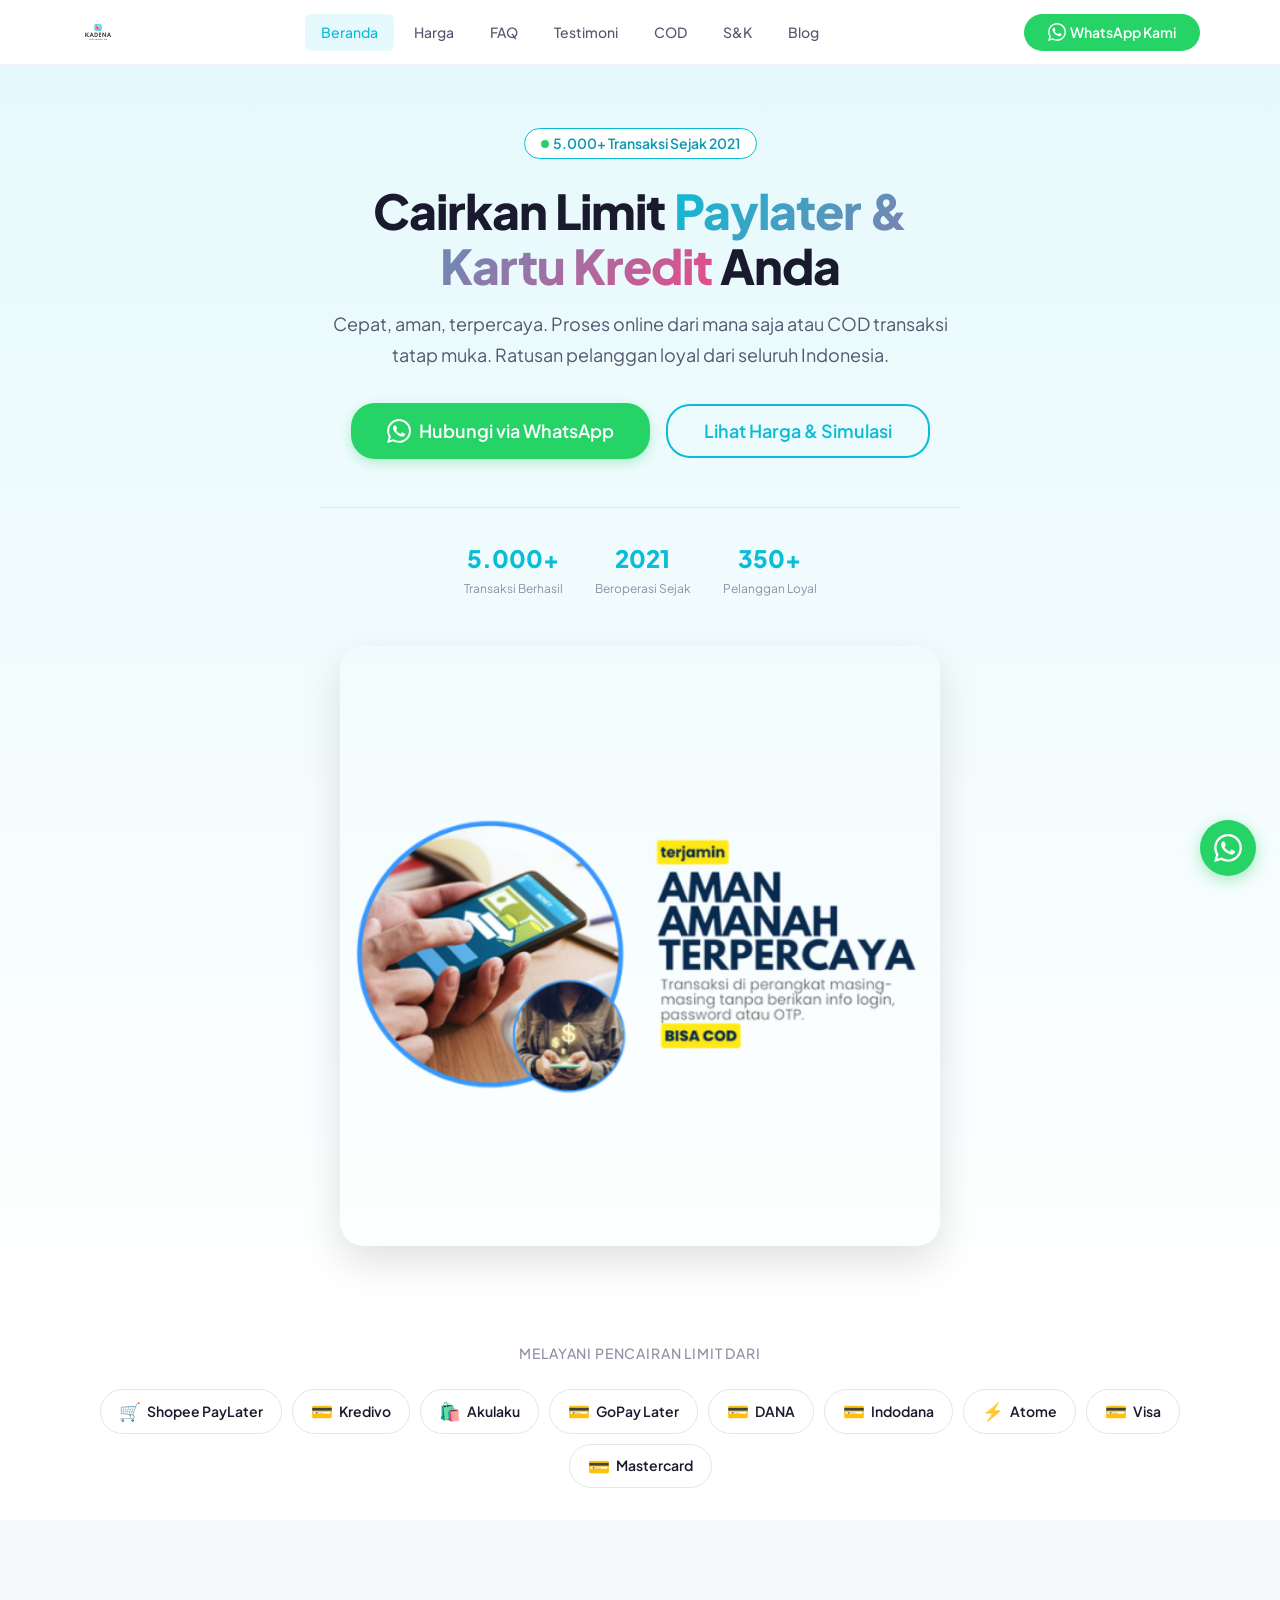
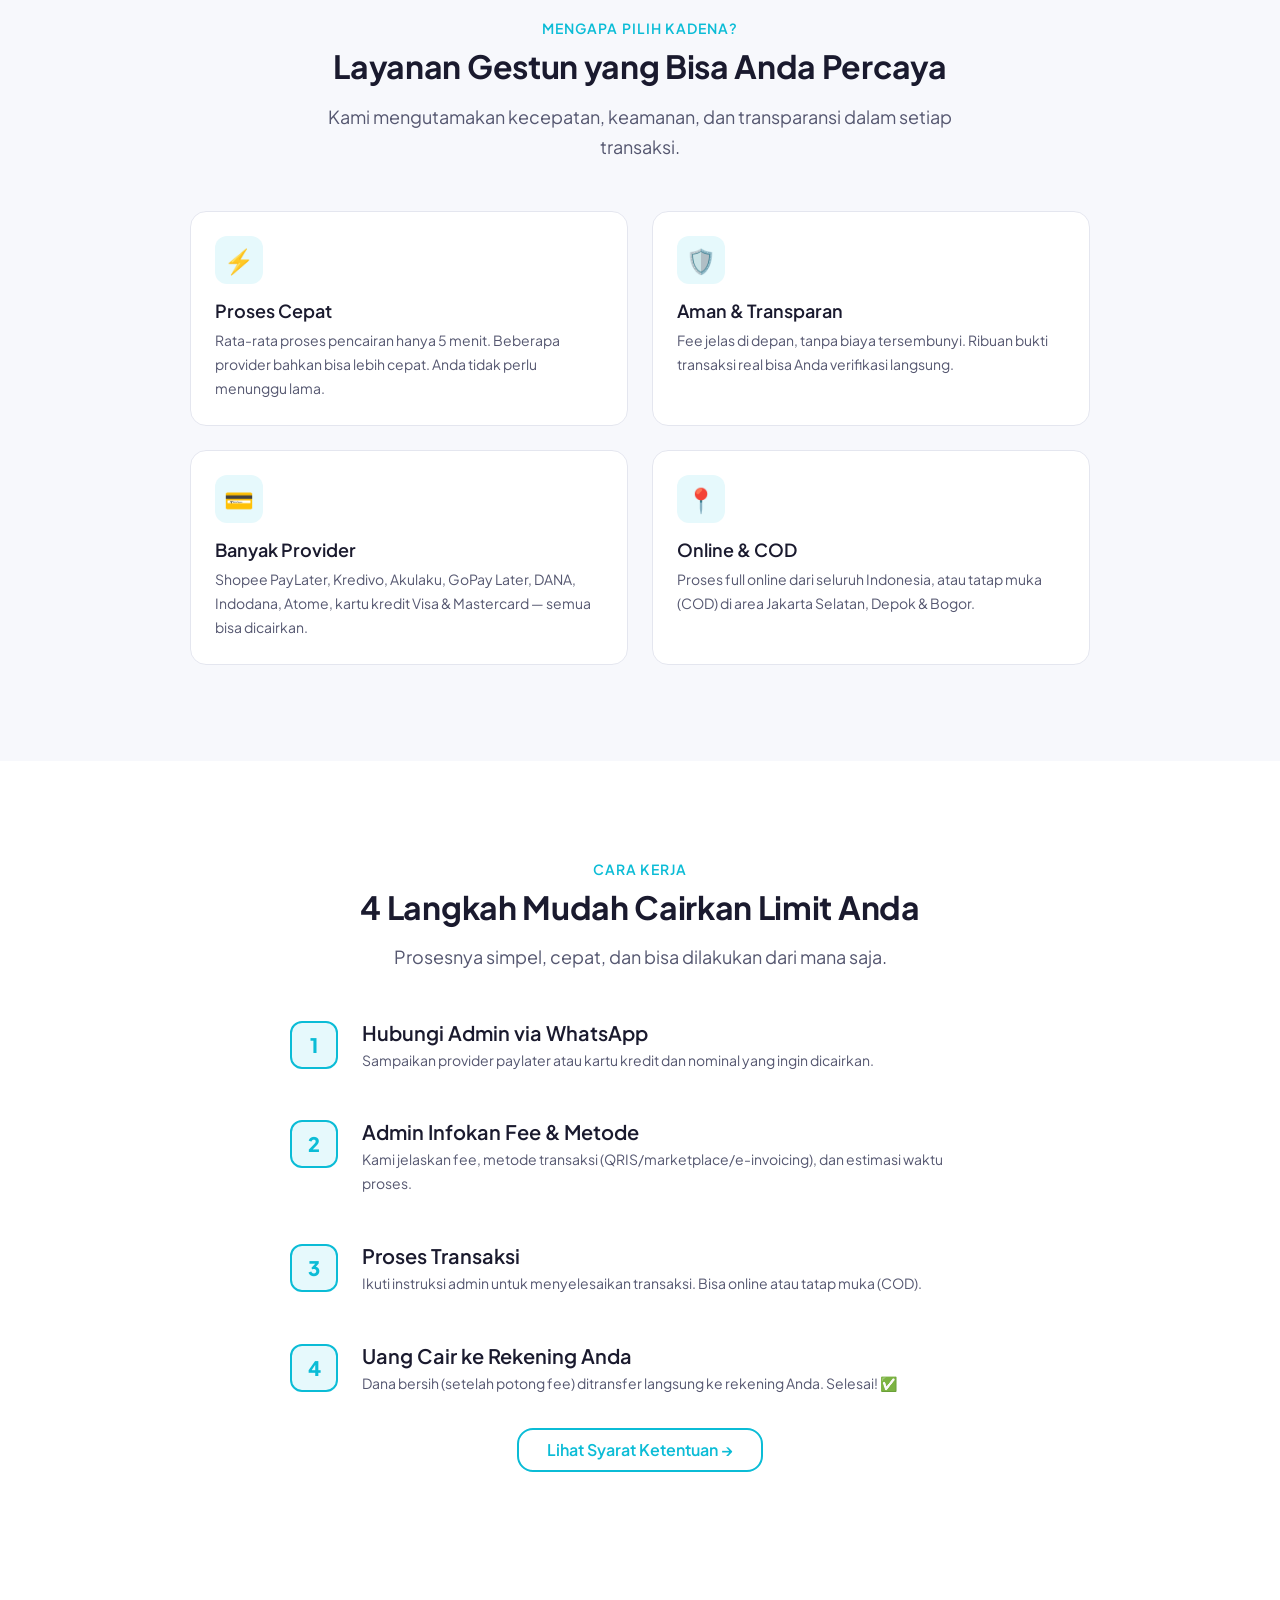
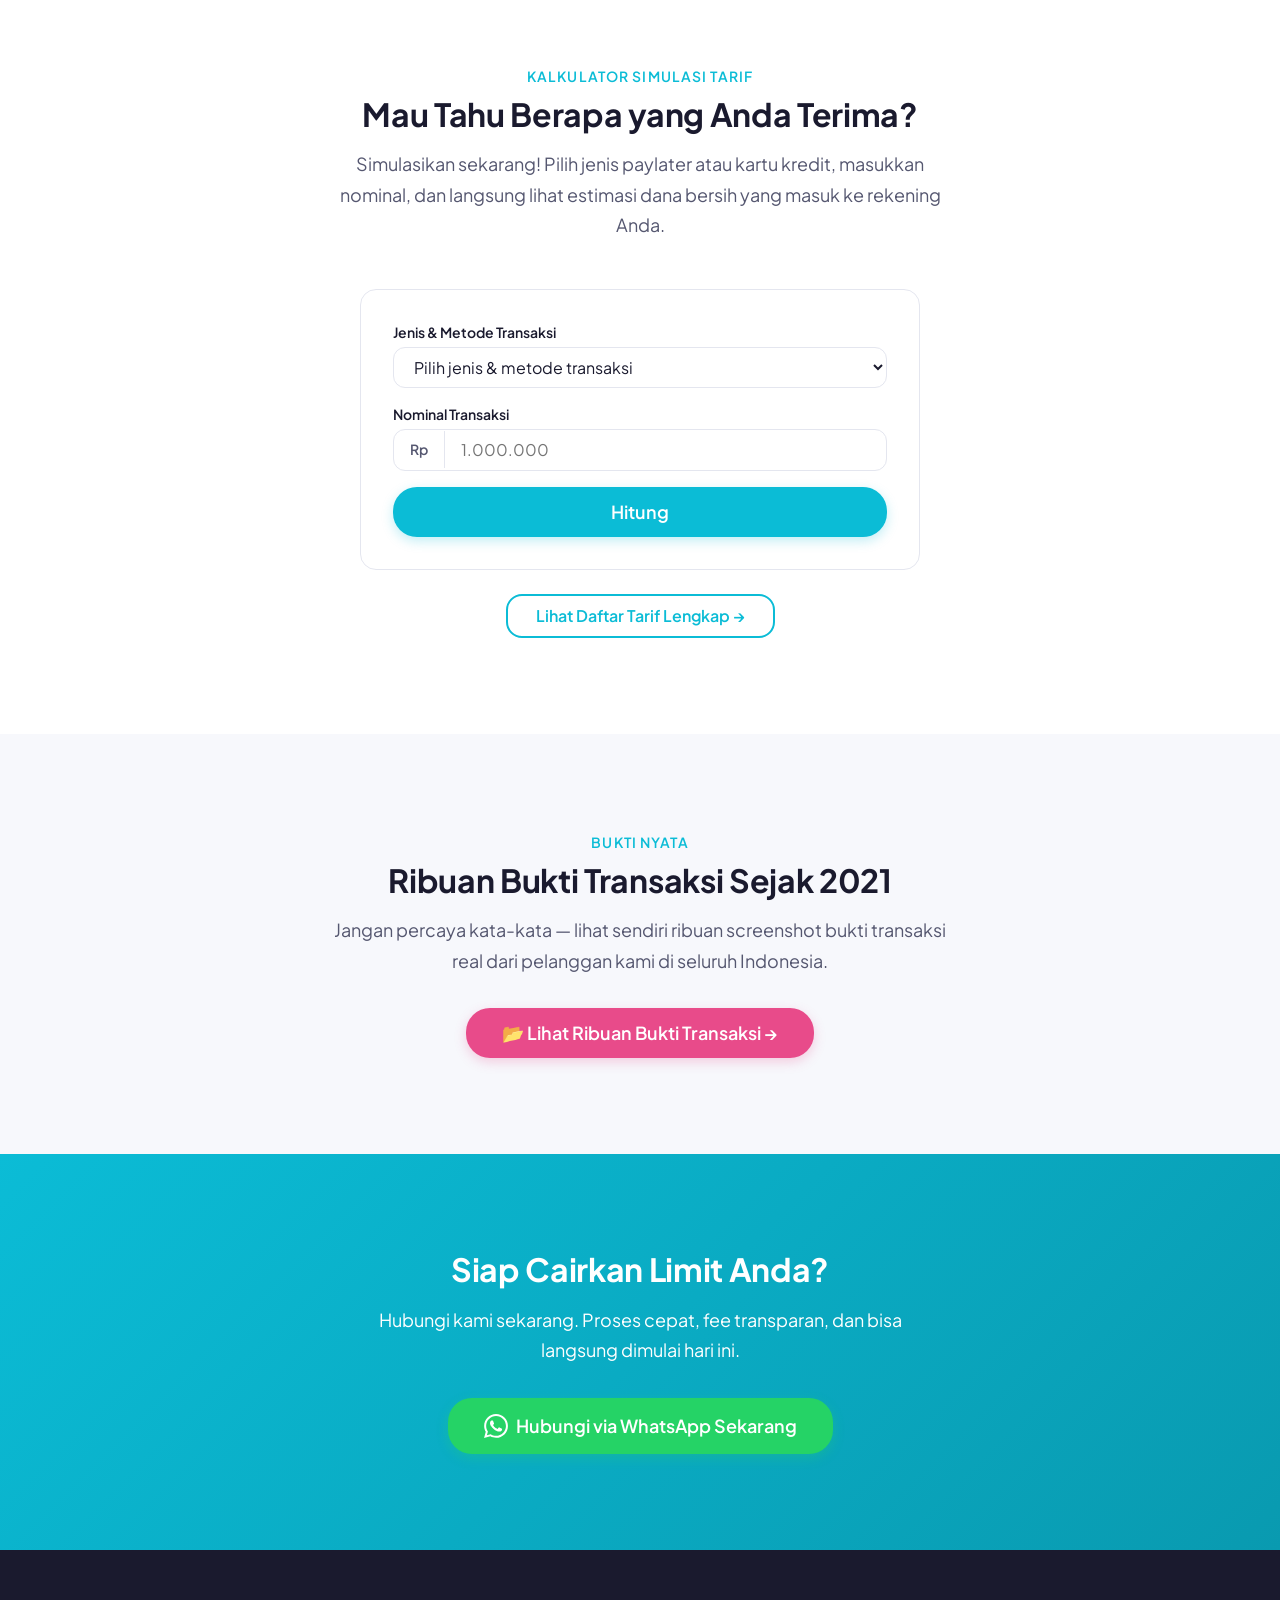
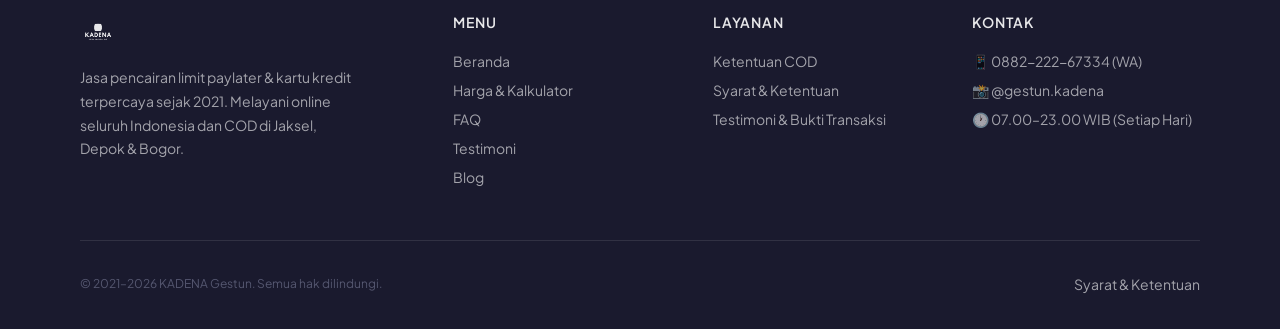
==== index.html @ 1ae43d09 "Update index.html Bug Fixing & Revision" ====
<!DOCTYPE html>
<html lang="id">
<head>
  <meta charset="UTF-8">
  <meta name="viewport" content="width=device-width, initial-scale=1.0">

  <!-- SEO -->
  <title>Jasa Gestun Paylater & Kartu Kredit Online — Cepat & Terpercaya | KADENA</title>
  <meta name="description" content="Cairkan limit Shopee PayLater, Kredivo, Akulaku, GoPay Later, DANA & kartu kredit Anda. 5000+ transaksi sejak 2021. Proses cepat 1-2 jam, aman, terpercaya. Hubungi KADENA sekarang!">
  <meta name="keywords" content="gestun paylater, jasa gestun, cairkan limit paylater, gestun shopee paylater, gestun kredivo, gestun akulaku, gestun kartu kredit, gestun online terpercaya, gestun COD depok bogor jakarta selatan">
  <meta name="robots" content="index, follow">
  <link rel="canonical" href="https://kadenagestun.my.id/">

  <!-- Open Graph -->
  <meta property="og:type" content="website">
  <meta property="og:title" content="Jasa Gestun Paylater & Kartu Kredit — KADENA">
  <meta property="og:description" content="Cairkan limit paylater & kartu kredit Anda. 5000+ transaksi sejak 2021. Cepat, aman, terpercaya.">
  <meta property="og:url" content="https://kadenagestun.my.id/">
  <meta property="og:image" content="https://kadenagestun.my.id/assets/images/og-image.png">
  <meta property="og:site_name" content="KADENA Gestun">
  <meta property="og:locale" content="id_ID">

  <!-- Favicon -->
  <link rel="icon" type="image/png" href="assets/icons/favicon.png">

  <!-- Google Fonts -->
  <link rel="preconnect" href="https://fonts.googleapis.com">
  <link rel="preconnect" href="https://fonts.gstatic.com" crossorigin>
  <link href="https://fonts.googleapis.com/css2?family=Plus+Jakarta+Sans:wght@400;500;600;700;800&display=swap" rel="stylesheet">

  <!-- Stylesheet -->
  <link rel="stylesheet" href="css/style.css">

  <!-- Page-specific styles -->
  <style>
    .value-grid {
      display: grid;
      grid-template-columns: 1fr;
      gap: var(--space-lg);
      max-width: 900px;
      margin: 0 auto;
    }
    .cta-gradient {
      background: linear-gradient(135deg, var(--primary), var(--primary-dark));
    }
    .cta-gradient h2,
    .cta-gradient p {
      color: var(--text-inverse);
    }
    @media (min-width: 768px) {
      .value-grid {
        grid-template-columns: 1fr 1fr;
      }
    }
    /* Calculator Widget */
    .calculator-widget { background: var(--bg-card); border-radius: var(--radius-lg); padding: var(--space-xl); border: 1px solid var(--border); max-width: 560px; margin: 0 auto; }
    .calc-field { margin-bottom: var(--space-md); }
    .calc-label { display: block; font-weight: 600; margin-bottom: var(--space-xs); color: var(--text-primary); font-size: var(--font-size-sm); }
    .calc-provider-select,
    .calc-nominal-input { width: 100%; padding: var(--space-sm) var(--space-md); border: 1px solid var(--border); border-radius: var(--radius-md); font-size: var(--font-size-base); font-family: inherit; background: var(--bg-primary); color: var(--text-primary); transition: border-color 0.2s; }
    .calc-provider-select:focus,
    .calc-nominal-input:focus { outline: none; border-color: var(--primary); box-shadow: 0 0 0 3px rgba(11,188,214,0.15); }
    .calc-input-wrap { display: flex; align-items: center; border: 1px solid var(--border); border-radius: var(--radius-md); overflow: hidden; transition: border-color 0.2s; }
    .calc-input-wrap:focus-within { border-color: var(--primary); box-shadow: 0 0 0 3px rgba(11,188,214,0.15); }
    .calc-input-prefix { padding: var(--space-sm) var(--space-md); background: var(--bg-secondary); color: var(--text-secondary); font-weight: 600; font-size: var(--font-size-sm); border-right: 1px solid var(--border); white-space: nowrap; }
    .calc-input-wrap .calc-nominal-input { border: none; border-radius: 0; }
    .calc-input-wrap .calc-nominal-input:focus { box-shadow: none; }
    .calc-error { background: #fef2f2; color: #dc2626; padding: var(--space-sm) var(--space-md); border-radius: var(--radius-md); font-size: var(--font-size-sm); margin-bottom: var(--space-md); }
    .calc-result { margin-top: var(--space-lg); padding: var(--space-lg); background: linear-gradient(135deg, rgba(11,188,214,0.08), rgba(232,75,138,0.06)); border-radius: var(--radius-lg); text-align: center; }
    .calc-result-main { margin-bottom: var(--space-md); }
    .calc-result-label { display: block; font-size: var(--font-size-sm); color: var(--text-secondary); margin-bottom: var(--space-xs); }
    .calc-net-amount { display: block; font-size: var(--font-size-2xl); font-weight: 800; color: var(--primary); }
    .calc-result-details { display: flex; flex-direction: column; gap: var(--space-xs); font-size: var(--font-size-sm); color: var(--text-secondary); margin-bottom: var(--space-md); }
    .calc-disclaimer { font-size: 0.75rem; color: var(--text-tertiary); font-style: italic; margin-top: var(--space-sm); margin-bottom: 0; }
    /* Provider Chips (menggantikan logo image agar selalu tampil) */
    .provider-chips { display: flex; flex-wrap: wrap; justify-content: center; gap: 10px; }
    .provider-chip { display: inline-flex; align-items: center; gap: 6px; padding: 8px 18px; background: var(--bg-white); border: 1.5px solid var(--border); border-radius: var(--radius-full); font-size: var(--font-size-sm); font-weight: 600; color: var(--text-primary); white-space: nowrap; transition: all var(--transition-base); }
    .provider-chip:hover { border-color: var(--primary); box-shadow: var(--shadow); transform: translateY(-2px); }
    .provider-chip .chip-icon { font-size: 1.1rem; }
    /* Hero Image */
    .hero__image { margin-top: var(--space-2xl); }
    .hero__image img { width: 100%; max-width: 600px; margin: 0 auto; border-radius: var(--radius-xl); box-shadow: var(--shadow-lg); }
  </style>

  <!-- Google Analytics (GA4) — UNCOMMENT & GANTI ID setelah punya -->
  <!--
  <script async src="https://www.googletagmanager.com/gtag/js?id=G-XXXXXXXXXX"></script>
  <script>
    window.dataLayer = window.dataLayer || [];
    function gtag(){dataLayer.push(arguments);}
    gtag('js', new Date());
    gtag('config', 'G-XXXXXXXXXX');
  </script>
  -->

  <!-- Schema Markup: LocalBusiness -->
  <script type="application/ld+json">
  {
    "@context": "https://schema.org",
    "@type": "LocalBusiness",
    "name": "KADENA Gestun",
    "description": "Jasa pencairan limit paylater dan kartu kredit terpercaya. Melayani online seluruh Indonesia dan COD area Jakarta Selatan, Depok, Bogor.",
    "url": "https://kadenagestun.my.id",
    "telephone": "+6288222267334",
    "image": "https://kadenagestun.my.id/assets/logos/logo-kadena-gestun.png",
    "address": {
      "@type": "PostalAddress",
      "addressLocality": "Depok",
      "addressRegion": "Jawa Barat",
      "addressCountry": "ID"
    },
    "areaServed": [
      {"@type": "City", "name": "Jakarta Selatan"},
      {"@type": "City", "name": "Depok"},
      {"@type": "City", "name": "Bogor"},
      {"@type": "Country", "name": "Indonesia"}
    ],
    "openingHoursSpecification": {
      "@type": "OpeningHoursSpecification",
      "dayOfWeek": ["Monday","Tuesday","Wednesday","Thursday","Friday","Saturday","Sunday"],
      "opens": "07:00",
      "closes": "23:00"
    },
    "sameAs": [
      "https://www.instagram.com/gestun.kadena"
    ]
  }
  </script>
</head>
<body>

  <!-- ============================================
       NAVBAR
       ============================================ -->
  <nav class="navbar" id="navbar">
    <div class="container navbar__inner">
      <!-- Logo -->
      <a href="index.html" class="navbar__logo">
        <img src="assets/logos/logo-kadena-gestun.png" alt="KADENA Gestun Logo" width="140" height="36">
      </a>

      <!-- Desktop Menu -->
      <div class="navbar__menu">
        <a href="index.html" class="navbar__link active">Beranda</a>
        <a href="harga.html" class="navbar__link">Harga</a>
        <a href="faq.html" class="navbar__link">FAQ</a>
        <a href="testimoni.html" class="navbar__link">Testimoni</a>
        <a href="cod.html" class="navbar__link">COD</a>
        <a href="syarat-ketentuan.html" class="navbar__link">S&K</a>
        <a href="blog/index.html" class="navbar__link">Blog</a>
      </div>

      <!-- Desktop CTA -->
      <a href="https://wa.me/6288222267334?text=Halo%20KADENA%2C%20saya%20ingin%20cairkan%20limit%20paylater%2Fkartu%20kredit%20saya."
         class="navbar__cta" target="_blank" rel="noopener"
         onclick="trackWAClick('navbar_cta')">
        <svg width="18" height="18" viewBox="0 0 24 24" fill="currentColor"><path d="M.057 24l1.687-6.163c-1.041-1.804-1.588-3.849-1.587-5.946.003-6.556 5.338-11.891 11.893-11.891 3.181.001 6.167 1.24 8.413 3.488 2.245 2.248 3.481 5.236 3.48 8.414-.003 6.557-5.338 11.892-11.893 11.892-1.99-.001-3.951-.5-5.688-1.448L.057 24zm6.597-3.807c1.676.995 3.276 1.591 5.392 1.592 5.448 0 9.886-4.434 9.889-9.885.002-5.462-4.415-9.89-9.881-9.892-5.452 0-9.887 4.434-9.889 9.884-.001 2.225.651 3.891 1.746 5.634l-.999 3.648 3.742-.981zm11.387-5.464c-.074-.124-.272-.198-.57-.347-.297-.149-1.758-.868-2.031-.967-.272-.099-.47-.149-.669.149-.198.297-.768.967-.941 1.165-.173.198-.347.223-.644.074-.297-.149-1.255-.462-2.39-1.475-.883-.788-1.48-1.761-1.653-2.059-.173-.297-.018-.458.13-.606.134-.133.297-.347.446-.521.151-.172.2-.296.3-.495.099-.198.05-.372-.025-.521-.075-.148-.669-1.611-.916-2.206-.242-.579-.487-.501-.669-.51l-.57-.01c-.198 0-.52.074-.792.372s-1.04 1.016-1.04 2.479 1.065 2.876 1.213 3.074c.149.198 2.095 3.2 5.076 4.487.709.306 1.263.489 1.694.626.712.226 1.36.194 1.872.118.571-.085 1.758-.719 2.006-1.413.248-.695.248-1.29.173-1.414z"/></svg>
        WhatsApp Kami
      </a>

      <!-- Hamburger (Mobile) -->
      <button class="navbar__toggle" id="navToggle" aria-label="Menu navigasi">
        <span></span>
        <span></span>
        <span></span>
      </button>
    </div>

    <!-- Mobile Menu -->
    <div class="navbar__mobile" id="navMobile">
      <a href="index.html" class="navbar__mobile-link active">Beranda</a>
      <a href="harga.html" class="navbar__mobile-link">Harga & Kalkulator</a>
      <a href="faq.html" class="navbar__mobile-link">FAQ</a>
      <a href="testimoni.html" class="navbar__mobile-link">Testimoni</a>
      <a href="cod.html" class="navbar__mobile-link">Layanan COD</a>
      <a href="syarat-ketentuan.html" class="navbar__mobile-link">Syarat & Ketentuan</a>
      <a href="blog/index.html" class="navbar__mobile-link">Blog</a>
      <a href="https://wa.me/6288222267334?text=Halo%20KADENA%2C%20saya%20ingin%20cairkan%20limit%20paylater%2Fkartu%20kredit%20saya."
         class="navbar__mobile-cta" target="_blank" rel="noopener"
         onclick="trackWAClick('mobile_menu_cta')">
        <svg width="20" height="20" viewBox="0 0 24 24" fill="currentColor"><path d="M.057 24l1.687-6.163c-1.041-1.804-1.588-3.849-1.587-5.946.003-6.556 5.338-11.891 11.893-11.891 3.181.001 6.167 1.24 8.413 3.488 2.245 2.248 3.481 5.236 3.48 8.414-.003 6.557-5.338 11.892-11.893 11.892-1.99-.001-3.951-.5-5.688-1.448L.057 24zm6.597-3.807c1.676.995 3.276 1.591 5.392 1.592 5.448 0 9.886-4.434 9.889-9.885.002-5.462-4.415-9.89-9.881-9.892-5.452 0-9.887 4.434-9.889 9.884-.001 2.225.651 3.891 1.746 5.634l-.999 3.648 3.742-.981zm11.387-5.464c-.074-.124-.272-.198-.57-.347-.297-.149-1.758-.868-2.031-.967-.272-.099-.47-.149-.669.149-.198.297-.768.967-.941 1.165-.173.198-.347.223-.644.074-.297-.149-1.255-.462-2.39-1.475-.883-.788-1.48-1.761-1.653-2.059-.173-.297-.018-.458.13-.606.134-.133.297-.347.446-.521.151-.172.2-.296.3-.495.099-.198.05-.372-.025-.521-.075-.148-.669-1.611-.916-2.206-.242-.579-.487-.501-.669-.51l-.57-.01c-.198 0-.52.074-.792.372s-1.04 1.016-1.04 2.479 1.065 2.876 1.213 3.074c.149.198 2.095 3.2 5.076 4.487.709.306 1.263.489 1.694.626.712.226 1.36.194 1.872.118.571-.085 1.758-.719 2.006-1.413.248-.695.248-1.29.173-1.414z"/></svg>
        Hubungi via WhatsApp
      </a>
    </div>
  </nav>


  <main>

    <!-- ============================================
         HERO SECTION
         ============================================ -->
    <section class="hero section">
      <div class="container hero__content">
        <!-- Badge -->
        <div class="hero__badge reveal reveal-up">
          <span class="hero__badge-dot"></span>
          5.000+ Transaksi Sejak 2021
        </div>

        <!-- Headline -->
        <h1 class="hero__title reveal reveal-up reveal-delay-1">
          Cairkan Limit <span class="text-gradient">Paylater & Kartu Kredit</span> Anda
        </h1>

        <!-- Subtitle -->
        <p class="hero__subtitle reveal reveal-up reveal-delay-2">
          Cepat, aman, terpercaya. Proses online dari mana saja atau COD transaksi tatap muka. Ratusan pelanggan loyal dari seluruh Indonesia.
        </p>

        <!-- CTA Buttons -->
        <div class="hero__actions reveal reveal-up reveal-delay-3">
          <a href="https://wa.me/6288222267334?text=Halo%20KADENA%2C%20saya%20ingin%20cairkan%20limit%20paylater%2Fkartu%20kredit%20saya."
             class="btn btn--wa btn--lg" target="_blank" rel="noopener"
             onclick="trackWAClick('hero_cta')">
            <svg class="btn__icon" viewBox="0 0 24 24" fill="currentColor"><path d="M.057 24l1.687-6.163c-1.041-1.804-1.588-3.849-1.587-5.946.003-6.556 5.338-11.891 11.893-11.891 3.181.001 6.167 1.24 8.413 3.488 2.245 2.248 3.481 5.236 3.48 8.414-.003 6.557-5.338 11.892-11.893 11.892-1.99-.001-3.951-.5-5.688-1.448L.057 24zm6.597-3.807c1.676.995 3.276 1.591 5.392 1.592 5.448 0 9.886-4.434 9.889-9.885.002-5.462-4.415-9.89-9.881-9.892-5.452 0-9.887 4.434-9.889 9.884-.001 2.225.651 3.891 1.746 5.634l-.999 3.648 3.742-.981zm11.387-5.464c-.074-.124-.272-.198-.57-.347-.297-.149-1.758-.868-2.031-.967-.272-.099-.47-.149-.669.149-.198.297-.768.967-.941 1.165-.173.198-.347.223-.644.074-.297-.149-1.255-.462-2.39-1.475-.883-.788-1.48-1.761-1.653-2.059-.173-.297-.018-.458.13-.606.134-.133.297-.347.446-.521.151-.172.2-.296.3-.495.099-.198.05-.372-.025-.521-.075-.148-.669-1.611-.916-2.206-.242-.579-.487-.501-.669-.51l-.57-.01c-.198 0-.52.074-.792.372s-1.04 1.016-1.04 2.479 1.065 2.876 1.213 3.074c.149.198 2.095 3.2 5.076 4.487.709.306 1.263.489 1.694.626.712.226 1.36.194 1.872.118.571-.085 1.758-.719 2.006-1.413.248-.695.248-1.29.173-1.414z"/></svg>
            Hubungi via WhatsApp
          </a>
          <a href="harga.html" class="btn btn--outline btn--lg">
            Lihat Harga & Simulasi
          </a>
        </div>

        <!-- Stats -->
        <div class="hero__stats reveal reveal-up reveal-delay-4">
          <div class="hero__stat">
            <div class="hero__stat-value">5.000+</div>
            <div class="hero__stat-label">Transaksi Berhasil</div>
          </div>
          <div class="hero__stat">
            <div class="hero__stat-value">2021</div>
            <div class="hero__stat-label">Beroperasi Sejak</div>
          </div>
          <div class="hero__stat">
            <div class="hero__stat-value">350+</div>
            <div class="hero__stat-label">Pelanggan Loyal</div>
          </div>
        </div>
        <!-- Hero Image -->
        <div class="hero__image reveal reveal-up">
          <img src="assets/images/hero-kadena.png" alt="KADENA Gestun — Jasa Pencairan Limit Paylater dan Kartu Kredit Terpercaya" onerror="this.parentElement.style.display='none'">
        </div>
      </div>
    </section>


    <!-- ============================================
         PROVIDER LOGOS (Trust Strip)
         ============================================ -->
    <section class="providers">
      <div class="container">
        <p class="providers__title">Melayani Pencairan Limit Dari</p>
        <div class="provider-chips">
          <span class="provider-chip"><span class="chip-icon">🛒</span> Shopee PayLater</span>
          <span class="provider-chip"><span class="chip-icon">💳</span> Kredivo</span>
          <span class="provider-chip"><span class="chip-icon">🛍️</span> Akulaku</span>
          <span class="provider-chip"><span class="chip-icon">💳</span> GoPay Later</span>
          <span class="provider-chip"><span class="chip-icon">💳</span> DANA</span>
          <span class="provider-chip"><span class="chip-icon">💳</span> Indodana</span>
          <span class="provider-chip"><span class="chip-icon">⚡</span> Atome</span>
          <span class="provider-chip"><span class="chip-icon">💳</span> Visa</span>
          <span class="provider-chip"><span class="chip-icon">💳</span> Mastercard</span>
        </div>
      </div>
    </section>


    <!-- ============================================
         KENAPA PILIH KADENA?
         ============================================ -->
    <section class="section section--alt" id="kenapa-kami">
      <div class="container">
        <div class="section__header">
          <span class="section__label">Mengapa pilih KADENA?</span>
          <h2 class="section__title">Layanan Gestun yang Bisa Anda Percaya</h2>
          <p class="section__subtitle">Kami mengutamakan kecepatan, keamanan, dan transparansi dalam setiap transaksi.</p>
        </div>

        <div class="value-grid">
          <!-- Card 1: Cepat -->
          <div class="card reveal reveal-up">
            <div class="card__icon">
              <span style="font-size:24px;">⚡</span>
            </div>
            <h3 class="card__title">Proses Cepat</h3>
            <p class="card__text">Rata-rata proses pencairan hanya 5 menit. Beberapa provider bahkan bisa lebih cepat. Anda tidak perlu menunggu lama.</p>
          </div>

          <!-- Card 2: Aman -->
          <div class="card reveal reveal-up reveal-delay-1">
            <div class="card__icon">
              <span style="font-size:24px;">🛡️</span>
            </div>
            <h3 class="card__title">Aman & Transparan</h3>
            <p class="card__text">Fee jelas di depan, tanpa biaya tersembunyi. Ribuan bukti transaksi real bisa Anda verifikasi langsung.</p>
          </div>

          <!-- Card 3: Banyak Provider -->
          <div class="card reveal reveal-up reveal-delay-2">
            <div class="card__icon">
              <span style="font-size:24px;">💳</span>
            </div>
            <h3 class="card__title">Banyak Provider</h3>
            <p class="card__text">Shopee PayLater, Kredivo, Akulaku, GoPay Later, DANA, Indodana, Atome, kartu kredit Visa & Mastercard — semua bisa dicairkan.</p>
          </div>

          <!-- Card 4: Online & COD -->
          <div class="card reveal reveal-up reveal-delay-3">
            <div class="card__icon">
              <span style="font-size:24px;">📍</span>
            </div>
            <h3 class="card__title">Online & COD</h3>
            <p class="card__text">Proses full online dari seluruh Indonesia, atau tatap muka (COD) di area Jakarta Selatan, Depok & Bogor.</p>
          </div>
        </div>
      </div>
    </section>


    <!-- ============================================
         CARA KERJA (Preview)
         ============================================ -->
    <section class="section" id="cara-kerja">
      <div class="container">
        <div class="section__header">
          <span class="section__label">Cara Kerja</span>
          <h2 class="section__title">4 Langkah Mudah Cairkan Limit Anda</h2>
          <p class="section__subtitle">Prosesnya simpel, cepat, dan bisa dilakukan dari mana saja.</p>
        </div>

        <div class="steps" style="max-width:700px; margin:0 auto;">
          <div class="step reveal reveal-left">
            <div class="step__number">1</div>
            <div class="step__content">
              <h3>Hubungi Admin via WhatsApp</h3>
              <p>Sampaikan provider paylater atau kartu kredit dan nominal yang ingin dicairkan.</p>
            </div>
          </div>

          <div class="step reveal reveal-left reveal-delay-1">
            <div class="step__number">2</div>
            <div class="step__content">
              <h3>Admin Infokan Fee & Metode</h3>
              <p>Kami jelaskan fee, metode transaksi (QRIS/marketplace/e-invoicing), dan estimasi waktu proses.</p>
            </div>
          </div>

          <div class="step reveal reveal-left reveal-delay-2">
            <div class="step__number">3</div>
            <div class="step__content">
              <h3>Proses Transaksi</h3>
              <p>Ikuti instruksi admin untuk menyelesaikan transaksi. Bisa online atau tatap muka (COD).</p>
            </div>
          </div>

          <div class="step reveal reveal-left reveal-delay-3">
            <div class="step__number">4</div>
            <div class="step__content">
              <h3>Uang Cair ke Rekening Anda</h3>
              <p>Dana bersih (setelah potong fee) ditransfer langsung ke rekening Anda. Selesai! ✅</p>
            </div>
          </div>
        </div>

        <div class="text-center mt-xl reveal reveal-up">
          <a href="syarat-ketentuan.html" class="btn btn--outline">Lihat Syarat Ketentuan →</a>
        </div>
      </div>
    </section>


    <!-- ============================================
         KALKULATOR SIMULASI TARIF
         ============================================ -->
    <section class="section" id="kalkulator">
      <div class="container">
        <div class="section__header">
          <span class="section__label">Kalkulator Simulasi Tarif</span>
          <h2 class="section__title">Mau Tahu Berapa yang Anda Terima?</h2>
          <p class="section__subtitle">Simulasikan sekarang! Pilih jenis paylater atau kartu kredit, masukkan nominal, dan langsung lihat estimasi dana bersih yang masuk ke rekening Anda.</p>
        </div>
        <div class="calculator-widget reveal reveal-up">
          <div class="calc-error" style="display:none;"></div>
          <div class="calc-field">
            <label class="calc-label">Jenis & Metode Transaksi</label>
            <select class="calc-provider-select">
              <option value="" disabled selected>Pilih jenis & metode transaksi</option>
            </select>
          </div>
          <div class="calc-field">
            <label class="calc-label">Nominal Transaksi</label>
            <div class="calc-input-wrap">
              <span class="calc-input-prefix">Rp</span>
              <input type="text" class="calc-nominal-input" placeholder="1.000.000" inputmode="numeric">
            </div>
          </div>
          <button class="btn btn--primary btn--lg calc-btn" style="width:100%;">Hitung</button>
          <div class="calc-result" style="display:none;">
            <div class="calc-result-main">
              <span class="calc-result-label">Anda Terima Bersih</span>
              <span class="calc-net-amount"></span>
            </div>
            <div class="calc-result-details">
              <span class="calc-fee-percent"></span>
              <span class="calc-fee-amount"></span>
              <span class="calc-processing-time"></span>
            </div>
            <p class="calc-disclaimer">* Tarif sudah mencakup seluruh biaya. Tidak ada potongan tambahan lainnya.</p>
            <button class="btn btn--wa btn--lg calc-wa-btn" style="width:100%; margin-top:var(--space-md);">
              <svg class="btn__icon" viewBox="0 0 24 24" fill="currentColor"><path d="M.057 24l1.687-6.163c-1.041-1.804-1.588-3.849-1.587-5.946.003-6.556 5.338-11.891 11.893-11.891 3.181.001 6.167 1.24 8.413 3.488 2.245 2.248 3.481 5.236 3.48 8.414-.003 6.557-5.338 11.892-11.893 11.892-1.99-.001-3.951-.5-5.688-1.448L.057 24zm6.597-3.807c1.676.995 3.276 1.591 5.392 1.592 5.448 0 9.886-4.434 9.889-9.885.002-5.462-4.415-9.89-9.881-9.892-5.452 0-9.887 4.434-9.889 9.884-.001 2.225.651 3.891 1.746 5.634l-.999 3.648 3.742-.981zm11.387-5.464c-.074-.124-.272-.198-.57-.347-.297-.149-1.758-.868-2.031-.967-.272-.099-.47-.149-.669.149-.198.297-.768.967-.941 1.165-.173.198-.347.223-.644.074-.297-.149-1.255-.462-2.39-1.475-.883-.788-1.48-1.761-1.653-2.059-.173-.297-.018-.458.13-.606.134-.133.297-.347.446-.521.151-.172.2-.296.3-.495.099-.198.05-.372-.025-.521-.075-.148-.669-1.611-.916-2.206-.242-.579-.487-.501-.669-.51l-.57-.01c-.198 0-.52.074-.792.372s-1.04 1.016-1.04 2.479 1.065 2.876 1.213 3.074c.149.198 2.095 3.2 5.076 4.487.709.306 1.263.489 1.694.626.712.226 1.36.194 1.872.118.571-.085 1.758-.719 2.006-1.413.248-.695.248-1.29.173-1.414z"/></svg>
              Hubungi via WhatsApp
            </button>
          </div>
        </div>
        <div class="text-center mt-xl reveal reveal-up" style="margin-top:var(--space-lg);">
          <a href="harga.html" class="btn btn--outline">Lihat Daftar Tarif Lengkap →</a>
        </div>
      </div>
    </section>
    <!-- ============================================
         TESTIMONI / SOCIAL PROOF CTA
         ============================================ -->
    <section class="section section--alt" id="testimoni">
      <div class="container" style="text-align:center; max-width:700px; margin:0 auto;">
        <span class="section__label">Bukti Nyata</span>
        <h2 class="section__title reveal reveal-up">Ribuan Bukti Transaksi Sejak 2021</h2>
        <p class="section__subtitle reveal reveal-up reveal-delay-1" style="margin-bottom:var(--space-xl);">
          Jangan percaya kata-kata — lihat sendiri ribuan screenshot bukti transaksi real dari pelanggan kami di seluruh Indonesia.
        </p>
        <a href="https://drive.google.com/drive/u/0/folders/1-uJO_IwyA4Dl5VLuUWt_wg8uNm8Xy7-Q"
           class="btn btn--accent btn--lg reveal reveal-scale reveal-delay-2"
           target="_blank" rel="noopener">
          📂 Lihat Ribuan Bukti Transaksi →
        </a>
      </div>
    </section>


    <!-- ============================================
         FINAL CTA
         ============================================ -->
    <section class="section cta-gradient" id="cta-final">
      <div class="container" style="text-align:center; max-width:640px; margin:0 auto;">
        <h2 class="reveal reveal-up" style="font-size:var(--font-size-2xl); margin-bottom:var(--space-md);">
          Siap Cairkan Limit Anda?
        </h2>
        <p class="reveal reveal-up reveal-delay-1" style="opacity:0.85; font-size:var(--font-size-md); margin-bottom:var(--space-xl);">
          Hubungi kami sekarang. Proses cepat, fee transparan, dan bisa langsung dimulai hari ini.
        </p>
        <a href="https://wa.me/6288222267334?text=Halo%20KADENA%2C%20saya%20ingin%20cairkan%20limit%20paylater%2Fkartu%20kredit%20saya."
           class="btn btn--wa btn--lg reveal reveal-scale reveal-delay-2"
           target="_blank" rel="noopener"
           onclick="trackWAClick('final_cta')">
          <svg class="btn__icon" viewBox="0 0 24 24" fill="currentColor"><path d="M.057 24l1.687-6.163c-1.041-1.804-1.588-3.849-1.587-5.946.003-6.556 5.338-11.891 11.893-11.891 3.181.001 6.167 1.24 8.413 3.488 2.245 2.248 3.481 5.236 3.48 8.414-.003 6.557-5.338 11.892-11.893 11.892-1.99-.001-3.951-.5-5.688-1.448L.057 24zm6.597-3.807c1.676.995 3.276 1.591 5.392 1.592 5.448 0 9.886-4.434 9.889-9.885.002-5.462-4.415-9.89-9.881-9.892-5.452 0-9.887 4.434-9.889 9.884-.001 2.225.651 3.891 1.746 5.634l-.999 3.648 3.742-.981zm11.387-5.464c-.074-.124-.272-.198-.57-.347-.297-.149-1.758-.868-2.031-.967-.272-.099-.47-.149-.669.149-.198.297-.768.967-.941 1.165-.173.198-.347.223-.644.074-.297-.149-1.255-.462-2.39-1.475-.883-.788-1.48-1.761-1.653-2.059-.173-.297-.018-.458.13-.606.134-.133.297-.347.446-.521.151-.172.2-.296.3-.495.099-.198.05-.372-.025-.521-.075-.148-.669-1.611-.916-2.206-.242-.579-.487-.501-.669-.51l-.57-.01c-.198 0-.52.074-.792.372s-1.04 1.016-1.04 2.479 1.065 2.876 1.213 3.074c.149.198 2.095 3.2 5.076 4.487.709.306 1.263.489 1.694.626.712.226 1.36.194 1.872.118.571-.085 1.758-.719 2.006-1.413.248-.695.248-1.29.173-1.414z"/></svg>
          Hubungi via WhatsApp Sekarang
        </a>
      </div>
    </section>

  </main>


  <!-- ============================================
       FOOTER
       ============================================ -->
  <footer class="footer">
    <div class="container">
      <div class="footer__grid">
        <!-- Brand -->
        <div class="footer__brand">
          <img src="assets/logos/logo-kadena-gestun.png" alt="KADENA Gestun" width="140" height="36" style="filter:brightness(0) invert(1); opacity:0.9;">
          <p>Jasa pencairan limit paylater & kartu kredit terpercaya sejak 2021. Melayani online seluruh Indonesia dan COD di Jaksel, Depok & Bogor.</p>
        </div>

        <!-- Menu -->
        <div>
          <h4 class="footer__heading">Menu</h4>
          <a href="index.html" class="footer__link">Beranda</a>
          <a href="harga.html" class="footer__link">Harga & Kalkulator</a>
          <a href="faq.html" class="footer__link">FAQ</a>
          <a href="testimoni.html" class="footer__link">Testimoni</a>
          <a href="blog/index.html" class="footer__link">Blog</a>
        </div>

        <!-- Layanan -->
        <div>
          <h4 class="footer__heading">Layanan</h4>
          <a href="cod.html" class="footer__link">Ketentuan COD</a>
          <a href="syarat-ketentuan.html" class="footer__link">Syarat & Ketentuan</a>
          <a href="testimoni.html" class="footer__link">Testimoni & Bukti Transaksi</a>
        </div>

        <!-- Kontak -->
        <div>
          <h4 class="footer__heading">Kontak</h4>
          <a href="https://wa.me/6288222267334" class="footer__link" target="_blank" rel="noopener">📱 0882-222-67334 (WA)</a>
          <a href="https://instagram.com/gestun.kadena" class="footer__link" target="_blank" rel="noopener">📸 @gestun.kadena</a>
          <span class="footer__link">🕐 07.00–23.00 WIB (Setiap Hari)</span>
        </div>
      </div>

      <div class="footer__bottom">
        <p>&copy; 2021–2026 KADENA Gestun. Semua hak dilindungi.</p>
        <p><a href="syarat-ketentuan.html" class="footer__link" style="display:inline;">Syarat & Ketentuan</a></p>
      </div>
    </div>
  </footer>


  <!-- ============================================
       FLOATING WHATSAPP BUTTON
       ============================================ -->
  <a href="https://wa.me/6288222267334?text=Halo%20KADENA%2C%20saya%20ingin%20cairkan%20limit%20paylater%2Fkartu%20kredit%20saya."
     class="wa-float" target="_blank" rel="noopener" aria-label="Hubungi via WhatsApp"
     onclick="trackWAClick('floating')">
    <svg width="28" height="28" viewBox="0 0 24 24" fill="white"><path d="M.057 24l1.687-6.163c-1.041-1.804-1.588-3.849-1.587-5.946.003-6.556 5.338-11.891 11.893-11.891 3.181.001 6.167 1.24 8.413 3.488 2.245 2.248 3.481 5.236 3.48 8.414-.003 6.557-5.338 11.892-11.893 11.892-1.99-.001-3.951-.5-5.688-1.448L.057 24zm6.597-3.807c1.676.995 3.276 1.591 5.392 1.592 5.448 0 9.886-4.434 9.889-9.885.002-5.462-4.415-9.89-9.881-9.892-5.452 0-9.887 4.434-9.889 9.884-.001 2.225.651 3.891 1.746 5.634l-.999 3.648 3.742-.981zm11.387-5.464c-.074-.124-.272-.198-.57-.347-.297-.149-1.758-.868-2.031-.967-.272-.099-.47-.149-.669.149-.198.297-.768.967-.941 1.165-.173.198-.347.223-.644.074-.297-.149-1.255-.462-2.39-1.475-.883-.788-1.48-1.761-1.653-2.059-.173-.297-.018-.458.13-.606.134-.133.297-.347.446-.521.151-.172.2-.296.3-.495.099-.198.05-.372-.025-.521-.075-.148-.669-1.611-.916-2.206-.242-.579-.487-.501-.669-.51l-.57-.01c-.198 0-.52.074-.792.372s-1.04 1.016-1.04 2.479 1.065 2.876 1.213 3.074c.149.198 2.095 3.2 5.076 4.487.709.306 1.263.489 1.694.626.712.226 1.36.194 1.872.118.571-.085 1.758-.719 2.006-1.413.248-.695.248-1.29.173-1.414z"/></svg>
  </a>


  <!-- ============================================
       SCRIPTS
       ============================================ -->
  <script src="js/calculator.js"></script>
  <script>
    // === GA4 WhatsApp Click Tracker ===
    // Fungsi ini akan aktif setelah GA4 di-uncomment di <head>
    function trackWAClick(buttonType, provider) {
      if (typeof gtag === 'function') {
        gtag('event', 'whatsapp_click', {
          button_type: buttonType,
          provider: provider || ''
        });
      }
    }

    // === Scroll Reveal (IntersectionObserver) ===
    const revealElements = document.querySelectorAll('.reveal');
    const revealObserver = new IntersectionObserver((entries) => {
      entries.forEach(entry => {
        if (entry.isIntersecting) {
          entry.target.classList.add('visible');
          revealObserver.unobserve(entry.target);
        }
      });
    }, { threshold: 0.15 });
    revealElements.forEach(el => revealObserver.observe(el));

    // === Navbar Scroll Shadow ===
    const navbar = document.getElementById('navbar');
    window.addEventListener('scroll', () => {
      navbar.classList.toggle('scrolled', window.scrollY > 10);
    });

    // === Mobile Menu Toggle ===
    const navToggle = document.getElementById('navToggle');
    const navMobile = document.getElementById('navMobile');
    navToggle.addEventListener('click', () => {
      navToggle.classList.toggle('open');
      navMobile.classList.toggle('open');
      document.body.style.overflow = navMobile.classList.contains('open') ? 'hidden' : '';
    });

    // Close mobile menu when a link is clicked
    navMobile.querySelectorAll('a').forEach(link => {
      link.addEventListener('click', () => {
        navToggle.classList.remove('open');
        navMobile.classList.remove('open');
        document.body.style.overflow = '';
      });
    });
  </script>

</body>
</html>
---- css/style.css ----
/* ============================================================
   KADENA GESTUN — Main Stylesheet
   Version: 1.0.0
   Last updated: 2026-03-07
   
   Mobile-first | Light mode | Apple-inspired design
   Font: Plus Jakarta Sans (Google Fonts)
   ============================================================ */

/* ------------------------------------------------------------
   0. CSS CUSTOM PROPERTIES (DESIGN TOKENS)
   ------------------------------------------------------------ */
:root {
  /* --- Brand Colors (from logo) --- */
  --primary: #0BBCD6;
  --primary-dark: #099AB0;
  --primary-light: #E6F9FC;
  --primary-rgb: 11, 188, 214;

  --accent: #E84B8A;
  --accent-dark: #C73A73;
  --accent-light: #FDF0F5;
  --accent-rgb: 232, 75, 138;

  --warning: #F0C828;
  --warning-light: #FFF9E0;

  /* --- WhatsApp Green --- */
  --success: #25D366;
  --success-dark: #1DA851;
  --success-rgb: 37, 211, 102;

  /* --- Neutrals --- */
  --text-primary: #1A1A2E;
  --text-secondary: #555770;
  --text-muted: #8E90A6;
  --text-inverse: #FFFFFF;

  --bg-white: #FFFFFF;
  --bg-light: #F7F8FC;
  --bg-card: #FFFFFF;
  --border: #E4E6EF;
  --border-light: #F0F1F5;

  /* --- Shadows --- */
  --shadow-sm: 0 1px 3px rgba(0, 0, 0, 0.04);
  --shadow: 0 4px 12px rgba(0, 0, 0, 0.06);
  --shadow-md: 0 8px 24px rgba(0, 0, 0, 0.08);
  --shadow-lg: 0 16px 40px rgba(0, 0, 0, 0.12);

  /* --- Typography --- */
  --font-family: 'Plus Jakarta Sans', -apple-system, BlinkMacSystemFont, 'Segoe UI', Roboto, sans-serif;
  --font-size-xs: 0.75rem;    /* 12px */
  --font-size-sm: 0.875rem;   /* 14px */
  --font-size-base: 1rem;     /* 16px */
  --font-size-md: 1.125rem;   /* 18px */
  --font-size-lg: 1.25rem;    /* 20px */
  --font-size-xl: 1.5rem;     /* 24px */
  --font-size-2xl: 2rem;      /* 32px */
  --font-size-3xl: 2.5rem;    /* 40px */
  --font-size-4xl: 3rem;      /* 48px */

  --font-weight-regular: 400;
  --font-weight-medium: 500;
  --font-weight-semibold: 600;
  --font-weight-bold: 700;
  --font-weight-extrabold: 800;

  --line-height-tight: 1.2;
  --line-height-normal: 1.5;
  --line-height-relaxed: 1.7;

  /* --- Spacing --- */
  --space-xs: 0.25rem;   /* 4px */
  --space-sm: 0.5rem;    /* 8px */
  --space-md: 1rem;      /* 16px */
  --space-lg: 1.5rem;    /* 24px */
  --space-xl: 2rem;      /* 32px */
  --space-2xl: 3rem;     /* 48px */
  --space-3xl: 4rem;     /* 64px */
  --space-4xl: 6rem;     /* 96px */

  /* --- Layout --- */
  --container-max: 1200px;
  --container-padding: 1.25rem; /* 20px mobile */
  --section-padding: 4rem;      /* 64px mobile */

  /* --- Border Radius --- */
  --radius-sm: 0.375rem;  /* 6px */
  --radius-md: 0.75rem;   /* 12px */
  --radius-lg: 1rem;      /* 16px */
  --radius-xl: 1.5rem;    /* 24px */
  --radius-full: 9999px;

  /* --- Transitions --- */
  --transition-fast: 150ms ease;
  --transition-base: 250ms ease;
  --transition-slow: 400ms ease;
  --transition-spring: 400ms cubic-bezier(0.34, 1.56, 0.64, 1);

  /* --- Z-index layers --- */
  --z-dropdown: 100;
  --z-sticky: 200;
  --z-navbar: 300;
  --z-overlay: 400;
  --z-modal: 500;
  --z-floating: 600;
  --z-toast: 700;
}


/* ------------------------------------------------------------
   1. RESET & BASE
   ------------------------------------------------------------ */
*,
*::before,
*::after {
  margin: 0;
  padding: 0;
  box-sizing: border-box;
}

html {
  font-size: 100%; /* 16px */
  scroll-behavior: smooth;
  -webkit-text-size-adjust: 100%;
  -webkit-font-smoothing: antialiased;
  -moz-osx-font-smoothing: grayscale;
  overflow-x: hidden;
  width: 100%;
  max-width: 100vw;
}

body {
  font-family: var(--font-family);
  font-size: var(--font-size-base);
  font-weight: var(--font-weight-regular);
  line-height: var(--line-height-normal);
  color: var(--text-primary);
  background-color: var(--bg-white);
  overflow-x: hidden;
  width: 100%;
  max-width: 100vw;
}

img,
svg,
video {
  display: block;
  max-width: 100%;
  height: auto;
}

a {
  color: var(--primary);
  text-decoration: none;
  transition: color var(--transition-fast);
}

a:hover {
  color: var(--primary-dark);
}

ul, ol {
  list-style: none;
}

button, input, select, textarea {
  font-family: inherit;
  font-size: inherit;
  line-height: inherit;
  color: inherit;
  border: none;
  outline: none;
  background: none;
}

button {
  cursor: pointer;
}


/* ------------------------------------------------------------
   2. TYPOGRAPHY
   ------------------------------------------------------------ */
h1, h2, h3, h4, h5, h6 {
  font-weight: var(--font-weight-bold);
  line-height: var(--line-height-tight);
  color: var(--text-primary);
}

h1 {
  font-size: var(--font-size-2xl);
  font-weight: var(--font-weight-extrabold);
  letter-spacing: -0.02em;
}

h2 {
  font-size: var(--font-size-xl);
  font-weight: var(--font-weight-bold);
  letter-spacing: -0.01em;
}

h3 {
  font-size: var(--font-size-lg);
  font-weight: var(--font-weight-semibold);
}

h4 {
  font-size: var(--font-size-md);
  font-weight: var(--font-weight-semibold);
}

p {
  color: var(--text-secondary);
  line-height: var(--line-height-relaxed);
}

.text-gradient {
  background: linear-gradient(135deg, var(--primary), var(--accent));
  -webkit-background-clip: text;
  -webkit-text-fill-color: transparent;
  background-clip: text;
}

.text-highlight {
  position: relative;
  display: inline;
}

.text-highlight::after {
  content: '';
  position: absolute;
  bottom: 0;
  left: 0;
  width: 100%;
  height: 30%;
  background: var(--primary-light);
  z-index: -1;
  border-radius: 2px;
}


/* ------------------------------------------------------------
   3. LAYOUT & CONTAINER
   ------------------------------------------------------------ */
.container {
  width: 100%;
  max-width: var(--container-max);
  margin: 0 auto;
  padding-left: var(--container-padding);
  padding-right: var(--container-padding);
}

.section {
  padding-top: var(--section-padding);
  padding-bottom: var(--section-padding);
}

.section--alt {
  background-color: var(--bg-light);
}

.section__header {
  text-align: center;
  max-width: 640px;
  margin: 0 auto var(--space-2xl);
}

.section__label {
  display: inline-block;
  font-size: var(--font-size-sm);
  font-weight: var(--font-weight-semibold);
  color: var(--primary);
  text-transform: uppercase;
  letter-spacing: 0.08em;
  margin-bottom: var(--space-sm);
}

.section__title {
  margin-bottom: var(--space-md);
}

.section__subtitle {
  font-size: var(--font-size-md);
  color: var(--text-secondary);
}


/* ------------------------------------------------------------
   4. NAVBAR
   ------------------------------------------------------------ */
.navbar {
  position: fixed;
  top: 0;
  left: 0;
  right: 0;
  z-index: var(--z-navbar);
  background: rgba(255, 255, 255, 0.92);
  -webkit-backdrop-filter: blur(12px);
  backdrop-filter: blur(12px);
  border-bottom: 1px solid var(--border-light);
  transition: box-shadow var(--transition-base);
}

.navbar.scrolled {
  box-shadow: var(--shadow);
}

.navbar__inner {
  display: flex;
  align-items: center;
  justify-content: space-between;
  height: 64px;
}

.navbar__logo {
  display: flex;
  align-items: center;
  gap: var(--space-sm);
  flex-shrink: 0;
}

.navbar__logo img {
  height: 36px;
  width: auto;
}

.navbar__menu {
  display: none;
  gap: var(--space-xs);
}

.navbar__link {
  display: inline-flex;
  align-items: center;
  padding: var(--space-sm) var(--space-md);
  font-size: var(--font-size-sm);
  font-weight: var(--font-weight-medium);
  color: var(--text-secondary);
  border-radius: var(--radius-sm);
  transition: all var(--transition-fast);
  white-space: nowrap;
}

.navbar__link:hover,
.navbar__link.active {
  color: var(--primary);
  background-color: var(--primary-light);
}

.navbar__cta {
  display: none;
  align-items: center;
  gap: var(--space-xs);
  padding: var(--space-sm) var(--space-lg);
  font-size: var(--font-size-sm);
  font-weight: var(--font-weight-semibold);
  color: var(--text-inverse);
  background: var(--success);
  border-radius: var(--radius-full);
  transition: all var(--transition-base);
}

.navbar__cta:hover {
  background: var(--success-dark);
  color: var(--text-inverse);
  transform: translateY(-1px);
  box-shadow: 0 4px 12px rgba(var(--success-rgb), 0.3);
}

/* Hamburger */
.navbar__toggle {
  display: flex;
  flex-direction: column;
  justify-content: center;
  align-items: center;
  width: 40px;
  height: 40px;
  gap: 5px;
  cursor: pointer;
  border-radius: var(--radius-sm);
  transition: background var(--transition-fast);
}

.navbar__toggle:hover {
  background: var(--bg-light);
}

.navbar__toggle span {
  display: block;
  width: 20px;
  height: 2px;
  background: var(--text-primary);
  border-radius: 2px;
  transition: all var(--transition-base);
  transform-origin: center;
}

.navbar__toggle.open span:nth-child(1) {
  transform: translateY(7px) rotate(45deg);
}

.navbar__toggle.open span:nth-child(2) {
  opacity: 0;
}

.navbar__toggle.open span:nth-child(3) {
  transform: translateY(-7px) rotate(-45deg);
}

/* Mobile menu overlay */
.navbar__mobile {
  position: fixed;
  top: 64px;
  left: 0;
  right: 0;
  bottom: 0;
  background: var(--bg-white);
  z-index: var(--z-overlay);
  padding: var(--space-lg) var(--container-padding);
  transform: translateX(100%);
  transition: transform var(--transition-base);
  overflow-y: auto;
}

.navbar__mobile.open {
  transform: translateX(0);
}

.navbar__mobile-link {
  display: flex;
  align-items: center;
  padding: var(--space-md) var(--space-md);
  font-size: var(--font-size-md);
  font-weight: var(--font-weight-medium);
  color: var(--text-secondary);
  border-radius: var(--radius-md);
  transition: all var(--transition-fast);
  border-bottom: 1px solid var(--border-light);
}

.navbar__mobile-link:hover,
.navbar__mobile-link.active {
  color: var(--primary);
  background-color: var(--primary-light);
}

.navbar__mobile-cta {
  display: flex;
  align-items: center;
  justify-content: center;
  gap: var(--space-sm);
  width: 100%;
  margin-top: var(--space-lg);
  padding: var(--space-md) var(--space-xl);
  font-size: var(--font-size-md);
  font-weight: var(--font-weight-semibold);
  color: var(--text-inverse);
  background: var(--success);
  border-radius: var(--radius-lg);
  transition: all var(--transition-base);
}

.navbar__mobile-cta:hover {
  background: var(--success-dark);
  color: var(--text-inverse);
}

/* Body offset for fixed navbar */
body {
  padding-top: 64px;
}


/* ------------------------------------------------------------
   5. BUTTONS
   ------------------------------------------------------------ */
.btn {
  display: inline-flex;
  align-items: center;
  justify-content: center;
  gap: var(--space-sm);
  padding: 0.75rem 1.75rem;
  font-size: var(--font-size-base);
  font-weight: var(--font-weight-semibold);
  line-height: 1;
  border-radius: var(--radius-lg);
  transition: all var(--transition-base);
  cursor: pointer;
  white-space: nowrap;
  text-align: center;
}

.btn:hover {
  transform: translateY(-2px);
}

.btn:active {
  transform: translateY(0);
}

/* Primary */
.btn--primary {
  color: var(--text-inverse);
  background: var(--primary);
  box-shadow: 0 4px 12px rgba(var(--primary-rgb), 0.25);
}

.btn--primary:hover {
  background: var(--primary-dark);
  color: var(--text-inverse);
  box-shadow: 0 6px 20px rgba(var(--primary-rgb), 0.35);
}

/* Accent */
.btn--accent {
  color: var(--text-inverse);
  background: var(--accent);
  box-shadow: 0 4px 12px rgba(var(--accent-rgb), 0.25);
}

.btn--accent:hover {
  background: var(--accent-dark);
  color: var(--text-inverse);
  box-shadow: 0 6px 20px rgba(var(--accent-rgb), 0.35);
}

/* WhatsApp CTA */
.btn--wa {
  color: var(--text-inverse);
  background: var(--success);
  box-shadow: 0 4px 12px rgba(var(--success-rgb), 0.3);
}

.btn--wa:hover {
  background: var(--success-dark);
  color: var(--text-inverse);
  box-shadow: 0 6px 20px rgba(var(--success-rgb), 0.4);
}

/* Outline */
.btn--outline {
  color: var(--primary);
  background: transparent;
  border: 2px solid var(--primary);
}

.btn--outline:hover {
  color: var(--text-inverse);
  background: var(--primary);
}

/* Ghost */
.btn--ghost {
  color: var(--text-secondary);
  background: transparent;
}

.btn--ghost:hover {
  color: var(--primary);
  background: var(--primary-light);
}

/* Sizes */
.btn--sm {
  padding: 0.5rem 1.25rem;
  font-size: var(--font-size-sm);
  border-radius: var(--radius-md);
}

.btn--lg {
  padding: 1rem 2.25rem;
  font-size: var(--font-size-md);
  border-radius: var(--radius-xl);
}

.btn--full {
  width: 100%;
}

.btn__icon {
  width: 20px;
  height: 20px;
  flex-shrink: 0;
}

.btn--lg .btn__icon {
  width: 24px;
  height: 24px;
}


/* ------------------------------------------------------------
   6. CARDS
   ------------------------------------------------------------ */
.card {
  background: var(--bg-card);
  border: 1px solid var(--border);
  border-radius: var(--radius-lg);
  padding: var(--space-lg);
  transition: all var(--transition-base);
}

.card:hover {
  border-color: var(--primary);
  box-shadow: var(--shadow-md);
  transform: translateY(-4px);
}

.card__icon {
  width: 48px;
  height: 48px;
  display: flex;
  align-items: center;
  justify-content: center;
  background: var(--primary-light);
  border-radius: var(--radius-md);
  margin-bottom: var(--space-md);
}

.card__icon img {
  width: 28px;
  height: 28px;
}

.card__title {
  font-size: var(--font-size-md);
  font-weight: var(--font-weight-semibold);
  margin-bottom: var(--space-sm);
}

.card__text {
  font-size: var(--font-size-sm);
  color: var(--text-secondary);
  line-height: var(--line-height-relaxed);
}


/* ------------------------------------------------------------
   7. HERO SECTION
   ------------------------------------------------------------ */
.hero {
  position: relative;
  overflow: hidden;
  padding-top: var(--space-3xl);
  padding-bottom: var(--space-3xl);
  background: linear-gradient(180deg, var(--primary-light) 0%, var(--bg-white) 100%);
}

.hero__content {
  text-align: center;
  max-width: 720px;
  margin: 0 auto;
}

.hero__badge {
  display: inline-flex;
  align-items: center;
  gap: var(--space-xs);
  padding: var(--space-xs) var(--space-md);
  font-size: var(--font-size-sm);
  font-weight: var(--font-weight-semibold);
  color: var(--primary-dark);
  background: var(--bg-white);
  border: 1px solid var(--primary);
  border-radius: var(--radius-full);
  margin-bottom: var(--space-lg);
}

.hero__badge-dot {
  width: 8px;
  height: 8px;
  background: var(--success);
  border-radius: 50%;
  animation: pulse-dot 2s infinite;
}

.hero__title {
  font-size: var(--font-size-2xl);
  font-weight: var(--font-weight-extrabold);
  letter-spacing: -0.02em;
  margin-bottom: var(--space-md);
  line-height: 1.15;
}

.hero__subtitle {
  font-size: var(--font-size-md);
  color: var(--text-secondary);
  margin-bottom: var(--space-xl);
  line-height: var(--line-height-relaxed);
}

.hero__actions {
  display: flex;
  flex-direction: column;
  gap: var(--space-md);
  align-items: center;
}

.hero__stats {
  display: flex;
  justify-content: center;
  gap: var(--space-xl);
  margin-top: var(--space-2xl);
  padding-top: var(--space-xl);
  border-top: 1px solid var(--border);
}

.hero__stat {
  text-align: center;
}

.hero__stat-value {
  font-size: var(--font-size-xl);
  font-weight: var(--font-weight-extrabold);
  color: var(--primary);
}

.hero__stat-label {
  font-size: var(--font-size-xs);
  color: var(--text-muted);
  margin-top: var(--space-xs);
}


/* ------------------------------------------------------------
   8. PROVIDER LOGOS (Trust Strip)
   ------------------------------------------------------------ */
.providers {
  padding: var(--space-xl) 0;
  overflow: hidden;
}

.providers__title {
  text-align: center;
  font-size: var(--font-size-sm);
  font-weight: var(--font-weight-medium);
  color: var(--text-muted);
  text-transform: uppercase;
  letter-spacing: 0.06em;
  margin-bottom: var(--space-lg);
}

.providers__grid {
  display: flex;
  flex-wrap: wrap;
  justify-content: center;
  align-items: center;
  gap: var(--space-lg) var(--space-xl);
}

.providers__logo {
  height: 32px;
  width: auto;
  opacity: 0.6;
  filter: grayscale(30%);
  transition: all var(--transition-base);
}

.providers__logo:hover {
  opacity: 1;
  filter: grayscale(0%);
  transform: scale(1.1);
}


/* ------------------------------------------------------------
   9. PRICING TABLE
   ------------------------------------------------------------ */
.pricing-table {
  width: 100%;
  border-collapse: separate;
  border-spacing: 0;
  border: 1px solid var(--border);
  border-radius: var(--radius-lg);
  overflow: hidden;
  font-size: var(--font-size-sm);
}

.pricing-table thead {
  background: var(--primary-light);
}

.pricing-table th {
  padding: var(--space-md);
  font-weight: var(--font-weight-semibold);
  color: var(--text-primary);
  text-align: left;
  white-space: nowrap;
}

.pricing-table td {
  padding: var(--space-md);
  border-top: 1px solid var(--border-light);
  color: var(--text-secondary);
  vertical-align: middle;
}

.pricing-table tbody tr:hover {
  background: var(--bg-light);
}

.pricing-table .fee-cell {
  font-weight: var(--font-weight-bold);
  color: var(--accent);
}

.pricing-table .provider-cell {
  display: flex;
  align-items: center;
  gap: var(--space-sm);
  font-weight: var(--font-weight-medium);
  color: var(--text-primary);
}

.pricing-table .provider-cell img {
  width: 28px;
  height: 28px;
  border-radius: var(--radius-sm);
}

/* Mobile: horizontal scroll wrapper */
.table-wrapper {
  overflow-x: auto;
  -webkit-overflow-scrolling: touch;
  border-radius: var(--radius-lg);
}


/* ------------------------------------------------------------
   10. CALCULATOR
   ------------------------------------------------------------ */
.calculator {
  background: var(--bg-card);
  border: 1px solid var(--border);
  border-radius: var(--radius-xl);
  padding: var(--space-xl);
  box-shadow: var(--shadow-md);
}

.calculator__title {
  font-size: var(--font-size-lg);
  font-weight: var(--font-weight-bold);
  text-align: center;
  margin-bottom: var(--space-xl);
}

.form-group {
  margin-bottom: var(--space-lg);
}

.form-group label {
  display: block;
  font-size: var(--font-size-sm);
  font-weight: var(--font-weight-semibold);
  color: var(--text-primary);
  margin-bottom: var(--space-sm);
}

.form-group select,
.form-group input {
  width: 100%;
  padding: 0.875rem 1rem;
  font-size: var(--font-size-base);
  color: var(--text-primary);
  background: var(--bg-light);
  border: 2px solid var(--border);
  border-radius: var(--radius-md);
  transition: border-color var(--transition-fast);
  -webkit-appearance: none;
  appearance: none;
}

.form-group select:focus,
.form-group input:focus {
  border-color: var(--primary);
  background: var(--bg-white);
  box-shadow: 0 0 0 3px rgba(var(--primary-rgb), 0.12);
}

/* Custom select arrow */
.form-group select {
  background-image: url("data:image/svg+xml,%3Csvg xmlns='http://www.w3.org/2000/svg' width='16' height='16' viewBox='0 0 24 24' fill='none' stroke='%23555770' stroke-width='2' stroke-linecap='round' stroke-linejoin='round'%3E%3Cpolyline points='6 9 12 15 18 9'%3E%3C/polyline%3E%3C/svg%3E");
  background-repeat: no-repeat;
  background-position: right 1rem center;
  padding-right: 2.5rem;
}

.calculator__result {
  background: var(--primary-light);
  border-radius: var(--radius-lg);
  padding: var(--space-lg);
  margin-top: var(--space-lg);
}

.calculator__result-row {
  display: flex;
  justify-content: space-between;
  align-items: center;
  padding: var(--space-sm) 0;
}

.calculator__result-row:not(:last-child) {
  border-bottom: 1px solid rgba(var(--primary-rgb), 0.1);
}

.calculator__result-label {
  font-size: var(--font-size-sm);
  color: var(--text-secondary);
}

.calculator__result-value {
  font-size: var(--font-size-base);
  font-weight: var(--font-weight-bold);
  color: var(--text-primary);
}

.calculator__result-value--highlight {
  font-size: var(--font-size-lg);
  color: var(--primary);
}


/* ------------------------------------------------------------
   11. FAQ / ACCORDION
   ------------------------------------------------------------ */
.faq-list {
  max-width: 800px;
  margin: 0 auto;
}

.faq-item {
  border: 1px solid var(--border);
  border-radius: var(--radius-lg);
  margin-bottom: var(--space-md);
  overflow: hidden;
  transition: all var(--transition-base);
}

.faq-item:hover {
  border-color: var(--primary);
}

.faq-item.active {
  border-color: var(--primary);
  box-shadow: 0 0 0 1px var(--primary);
}

.faq-question {
  display: flex;
  align-items: center;
  justify-content: space-between;
  width: 100%;
  padding: var(--space-lg);
  font-size: var(--font-size-base);
  font-weight: var(--font-weight-semibold);
  color: var(--text-primary);
  text-align: left;
  cursor: pointer;
  gap: var(--space-md);
}

.faq-question__icon {
  width: 24px;
  height: 24px;
  flex-shrink: 0;
  transition: transform var(--transition-base);
}

.faq-item.active .faq-question__icon {
  transform: rotate(45deg);
}

.faq-answer {
  max-height: 0;
  overflow: hidden;
  transition: max-height var(--transition-slow);
}

.faq-answer__inner {
  padding: 0 var(--space-lg) var(--space-lg);
  font-size: var(--font-size-sm);
  color: var(--text-secondary);
  line-height: var(--line-height-relaxed);
}

.faq-category-tabs {
  display: flex;
  flex-wrap: wrap;
  gap: var(--space-sm);
  justify-content: center;
  margin-bottom: var(--space-xl);
}

.faq-category-tab {
  padding: var(--space-sm) var(--space-md);
  font-size: var(--font-size-sm);
  font-weight: var(--font-weight-medium);
  color: var(--text-secondary);
  background: var(--bg-light);
  border: 1px solid var(--border);
  border-radius: var(--radius-full);
  cursor: pointer;
  transition: all var(--transition-fast);
}

.faq-category-tab:hover,
.faq-category-tab.active {
  color: var(--primary);
  background: var(--primary-light);
  border-color: var(--primary);
}


/* ------------------------------------------------------------
   12. STEPS / CARA KERJA
   ------------------------------------------------------------ */
.steps {
  display: grid;
  gap: var(--space-xl);
}

.step {
  display: flex;
  gap: var(--space-lg);
  align-items: flex-start;
}

.step__number {
  flex-shrink: 0;
  width: 48px;
  height: 48px;
  display: flex;
  align-items: center;
  justify-content: center;
  font-size: var(--font-size-lg);
  font-weight: var(--font-weight-extrabold);
  color: var(--primary);
  background: var(--primary-light);
  border: 2px solid var(--primary);
  border-radius: var(--radius-md);
}

.step__content h3 {
  margin-bottom: var(--space-xs);
}

.step__content p {
  font-size: var(--font-size-sm);
}


/* ------------------------------------------------------------
   13. BADGES & TAGS
   ------------------------------------------------------------ */
.badge {
  display: inline-flex;
  align-items: center;
  gap: var(--space-xs);
  padding: 0.25rem 0.75rem;
  font-size: var(--font-size-xs);
  font-weight: var(--font-weight-semibold);
  border-radius: var(--radius-full);
  white-space: nowrap;
}

.badge--primary {
  color: var(--primary-dark);
  background: var(--primary-light);
}

.badge--accent {
  color: var(--accent-dark);
  background: var(--accent-light);
}

.badge--warning {
  color: #8B6914;
  background: var(--warning-light);
}

.badge--success {
  color: var(--success-dark);
  background: #E6F9EE;
}


/* ------------------------------------------------------------
   14. FLOATING WHATSAPP BUTTON
   ------------------------------------------------------------ */
.wa-float {
  position: fixed;
  bottom: 24px;
  right: 24px;
  z-index: var(--z-floating);
  width: 56px;
  height: 56px;
  display: flex;
  align-items: center;
  justify-content: center;
  background: var(--success);
  border-radius: 50%;
  box-shadow: 0 4px 16px rgba(var(--success-rgb), 0.4);
  transition: all var(--transition-base);
  animation: wa-pulse 2.5s infinite;
}

.wa-float:hover {
  background: var(--success-dark);
  transform: scale(1.1);
  box-shadow: 0 6px 24px rgba(var(--success-rgb), 0.5);
  animation: none;
}

.wa-float img,
.wa-float svg {
  width: 28px;
  height: 28px;
}


/* ------------------------------------------------------------
   15. FOOTER
   ------------------------------------------------------------ */
.footer {
  background: var(--text-primary);
  color: var(--text-inverse);
  padding-top: var(--space-3xl);
  padding-bottom: var(--space-xl);
}

.footer__grid {
  display: grid;
  gap: var(--space-xl);
  margin-bottom: var(--space-2xl);
}

.footer__brand {
  max-width: 280px;
}

.footer__brand img {
  height: 36px;
  width: auto;
  margin-bottom: var(--space-md);
}

.footer__brand p {
  font-size: var(--font-size-sm);
  color: rgba(255, 255, 255, 0.6);
  line-height: var(--line-height-relaxed);
}

.footer__heading {
  font-size: var(--font-size-sm);
  font-weight: var(--font-weight-semibold);
  color: rgba(255, 255, 255, 0.9);
  text-transform: uppercase;
  letter-spacing: 0.06em;
  margin-bottom: var(--space-md);
}

.footer__link {
  display: block;
  font-size: var(--font-size-sm);
  color: rgba(255, 255, 255, 0.6);
  padding: var(--space-xs) 0;
  transition: color var(--transition-fast);
}

.footer__link:hover {
  color: var(--primary);
}

.footer__bottom {
  display: flex;
  flex-direction: column;
  gap: var(--space-md);
  padding-top: var(--space-xl);
  border-top: 1px solid rgba(255, 255, 255, 0.1);
  font-size: var(--font-size-xs);
  color: rgba(255, 255, 255, 0.4);
}


/* ------------------------------------------------------------
   16. ANIMATIONS & KEYFRAMES
   ------------------------------------------------------------ */
@keyframes wa-pulse {
  0%   { box-shadow: 0 4px 16px rgba(var(--success-rgb), 0.4); }
  50%  { box-shadow: 0 4px 16px rgba(var(--success-rgb), 0.4), 0 0 0 12px rgba(var(--success-rgb), 0.1); }
  100% { box-shadow: 0 4px 16px rgba(var(--success-rgb), 0.4); }
}

@keyframes pulse-dot {
  0%, 100% { opacity: 1; }
  50%      { opacity: 0.4; }
}

/* Scroll Reveal */
@keyframes reveal-up {
  from {
    opacity: 0;
    transform: translateY(30px);
  }
  to {
    opacity: 1;
    transform: translateY(0);
  }
}

@keyframes reveal-left {
  from {
    opacity: 0;
    transform: translateX(-30px);
  }
  to {
    opacity: 1;
    transform: translateX(0);
  }
}

@keyframes reveal-right {
  from {
    opacity: 0;
    transform: translateX(30px);
  }
  to {
    opacity: 1;
    transform: translateX(0);
  }
}

@keyframes reveal-scale {
  from {
    opacity: 0;
    transform: scale(0.9);
  }
  to {
    opacity: 1;
    transform: scale(1);
  }
}

/* Reveal classes — triggered by IntersectionObserver in JS */
.reveal {
  opacity: 0;
}

.reveal.visible {
  animation-duration: 0.6s;
  animation-fill-mode: both;
  animation-timing-function: cubic-bezier(0.25, 0.46, 0.45, 0.94);
}

.reveal-up.visible    { animation-name: reveal-up; }
.reveal-left.visible  { animation-name: reveal-left; }
.reveal-right.visible { animation-name: reveal-right; }
.reveal-scale.visible { animation-name: reveal-scale; }

/* Staggered delays for children */
.reveal-delay-1 { animation-delay: 0.1s; }
.reveal-delay-2 { animation-delay: 0.2s; }
.reveal-delay-3 { animation-delay: 0.3s; }
.reveal-delay-4 { animation-delay: 0.4s; }
.reveal-delay-5 { animation-delay: 0.5s; }

/* Prefers reduced motion */
@media (prefers-reduced-motion: reduce) {
  html {
    scroll-behavior: auto;
  }
  .reveal {
    opacity: 1;
  }
  .reveal.visible {
    animation: none;
  }
  .wa-float {
    animation: none;
  }
}


/* ------------------------------------------------------------
   17. UTILITIES
   ------------------------------------------------------------ */
.text-center { text-align: center; }
.text-left   { text-align: left; }
.text-right  { text-align: right; }

.fw-regular   { font-weight: var(--font-weight-regular); }
.fw-medium    { font-weight: var(--font-weight-medium); }
.fw-semibold  { font-weight: var(--font-weight-semibold); }
.fw-bold      { font-weight: var(--font-weight-bold); }

.text-primary   { color: var(--text-primary); }
.text-secondary { color: var(--text-secondary); }
.text-muted     { color: var(--text-muted); }
.text-accent    { color: var(--accent); }
.text-success   { color: var(--success); }

.bg-white { background-color: var(--bg-white); }
.bg-light { background-color: var(--bg-light); }

.mt-sm  { margin-top: var(--space-sm); }
.mt-md  { margin-top: var(--space-md); }
.mt-lg  { margin-top: var(--space-lg); }
.mt-xl  { margin-top: var(--space-xl); }
.mt-2xl { margin-top: var(--space-2xl); }

.mb-sm  { margin-bottom: var(--space-sm); }
.mb-md  { margin-bottom: var(--space-md); }
.mb-lg  { margin-bottom: var(--space-lg); }
.mb-xl  { margin-bottom: var(--space-xl); }
.mb-2xl { margin-bottom: var(--space-2xl); }

.sr-only {
  position: absolute;
  width: 1px;
  height: 1px;
  padding: 0;
  margin: -1px;
  overflow: hidden;
  clip: rect(0, 0, 0, 0);
  white-space: nowrap;
  border: 0;
}

.hidden { display: none !important; }


/* ------------------------------------------------------------
   18. MEDIA QUERIES — RESPONSIVE BREAKPOINTS
   ------------------------------------------------------------ */

/* Tablet (>= 768px) */
@media (min-width: 768px) {
  :root {
    --container-padding: 2rem;
    --section-padding: 5rem;
  }

  h1 {
    font-size: var(--font-size-3xl);
  }

  h2 {
    font-size: var(--font-size-2xl);
  }

  .hero__title {
    font-size: var(--font-size-3xl);
  }

  .hero__actions {
    flex-direction: row;
    justify-content: center;
  }

  .footer__grid {
    grid-template-columns: 1.5fr 1fr 1fr;
  }

  .footer__bottom {
    flex-direction: row;
    justify-content: space-between;
    align-items: center;
  }

  .steps {
    gap: var(--space-2xl);
  }
}

/* Desktop (>= 1024px) */
@media (min-width: 1024px) {
  :root {
    --section-padding: 6rem;
  }

  h1 {
    font-size: var(--font-size-4xl);
  }

  .hero__title {
    font-size: var(--font-size-4xl);
  }

  /* Navbar: show desktop menu, hide hamburger */
  .navbar__toggle {
    display: none;
  }

  .navbar__menu {
    display: flex;
  }

  .navbar__cta {
    display: inline-flex;
  }

  .navbar__mobile {
    display: none;
  }

  .footer__grid {
    grid-template-columns: 1.5fr 1fr 1fr 1fr;
  }
}

/* Large Desktop (>= 1280px) */
@media (min-width: 1280px) {
  :root {
    --container-padding: 2.5rem;
  }
}
/* ============================================================
   PATCH: Mobile Hamburger Menu Fix
   Replaces transform-based toggle with display-based toggle.
   Some Android WebView / mobile Chrome builds don't properly
   render transform on fixed-position elements that sit under
   a backdrop-filter parent (the navbar).
   ============================================================ */
.navbar__mobile {
  transform: none !important;
  display: none !important;
}

.navbar__mobile.open {
  display: flex !important;
  flex-direction: column;
  transform: none !important;
}
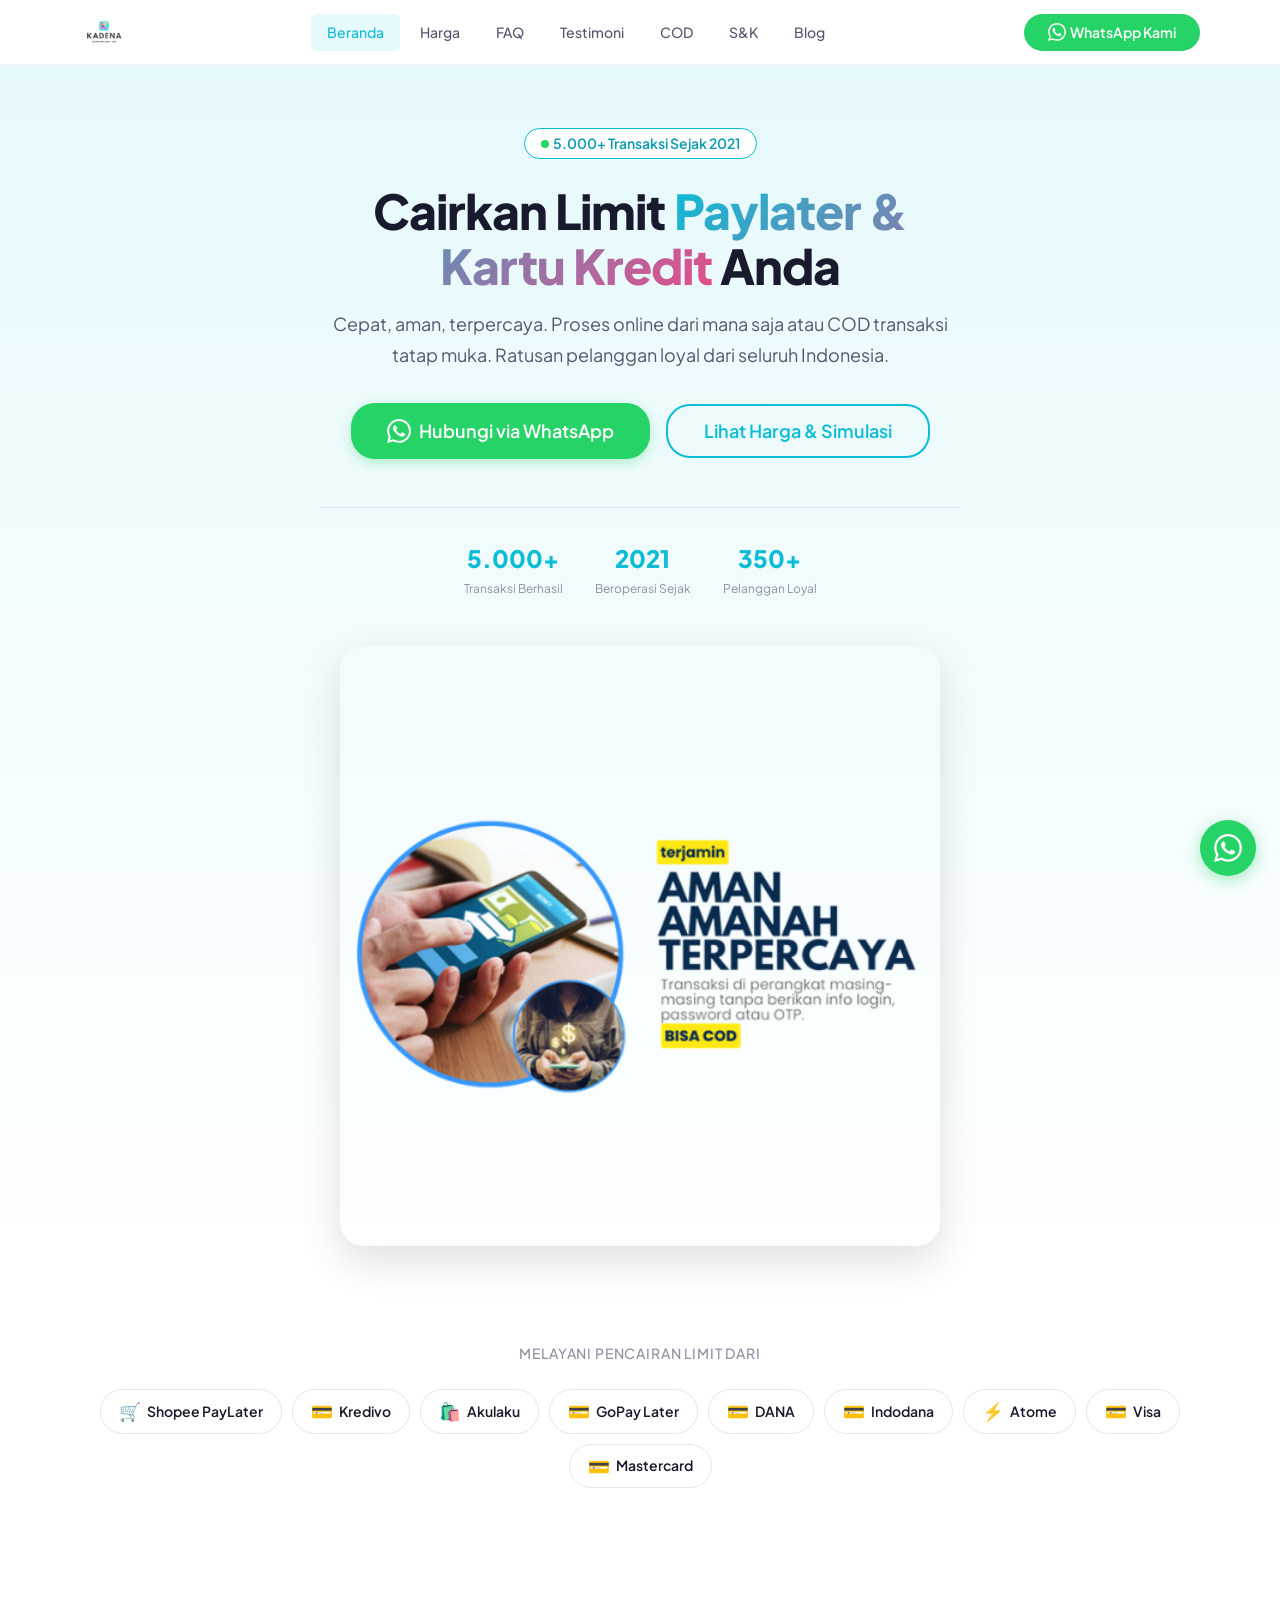
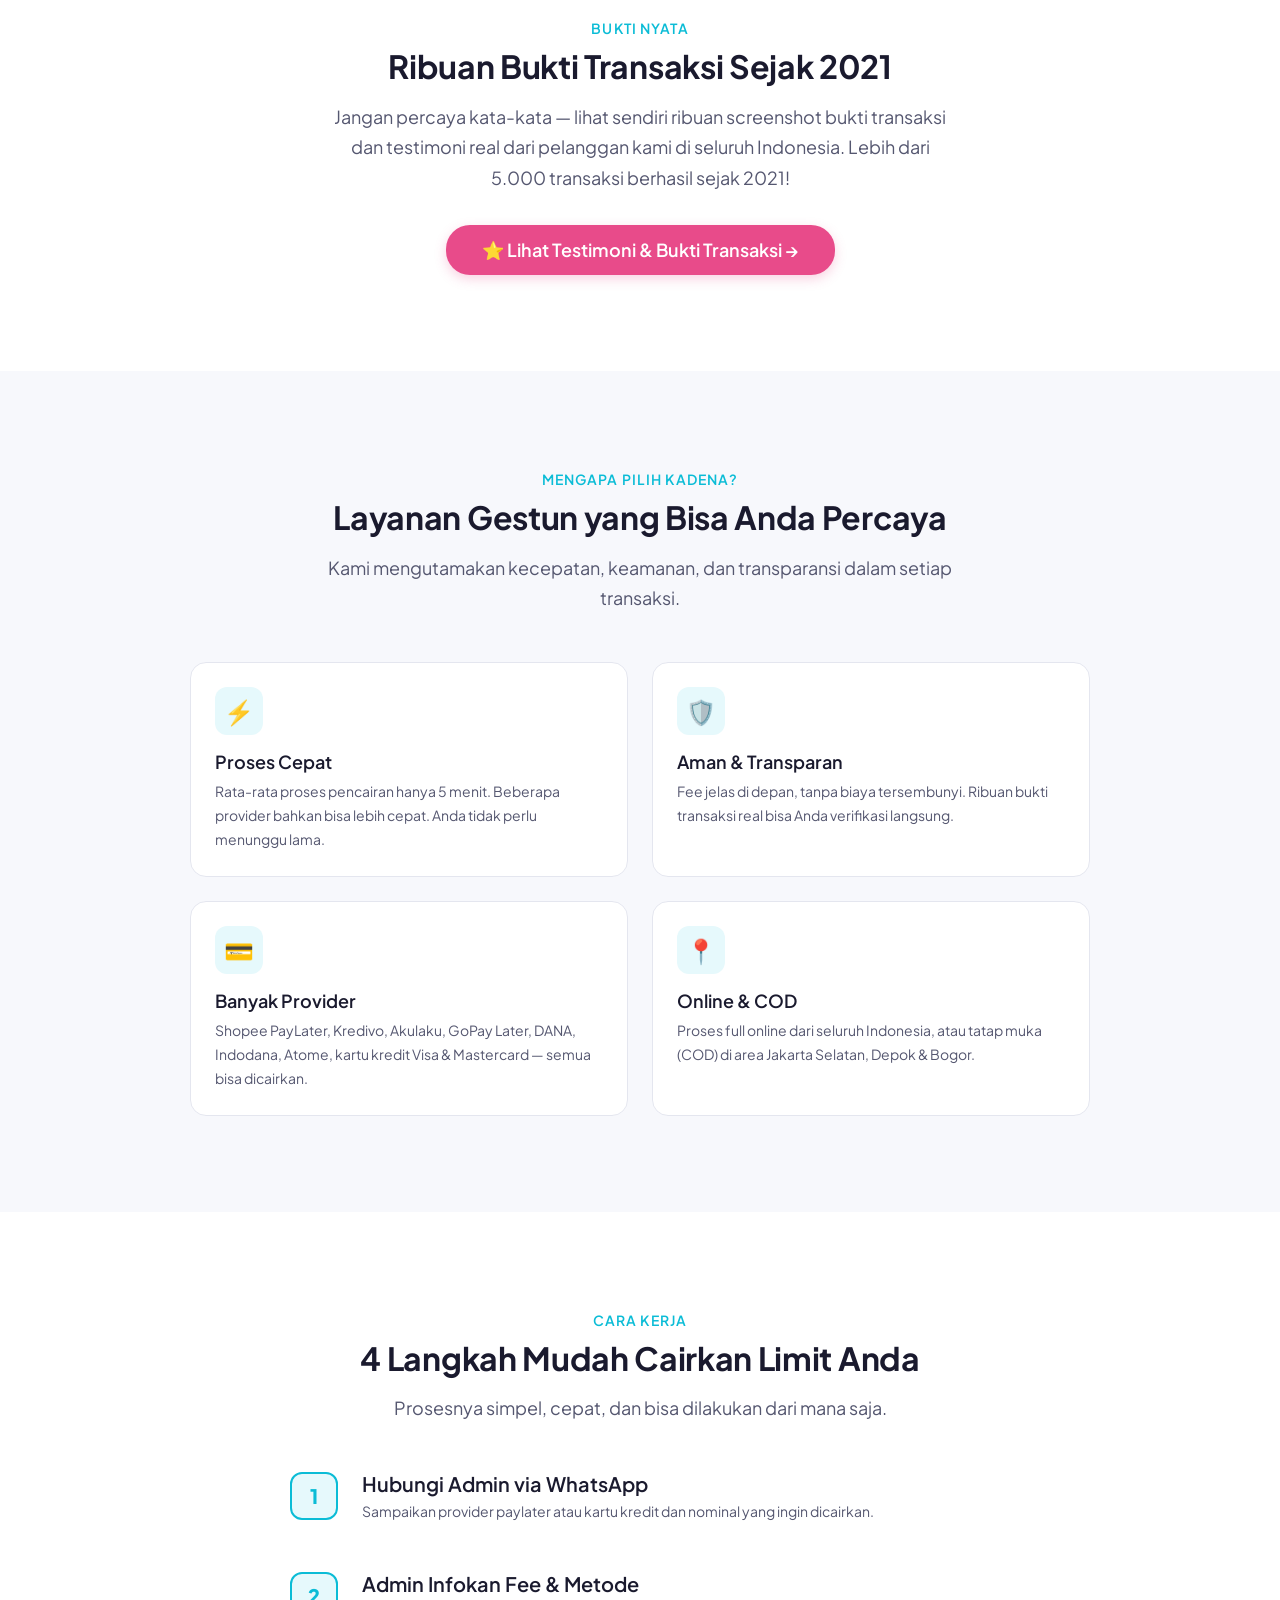
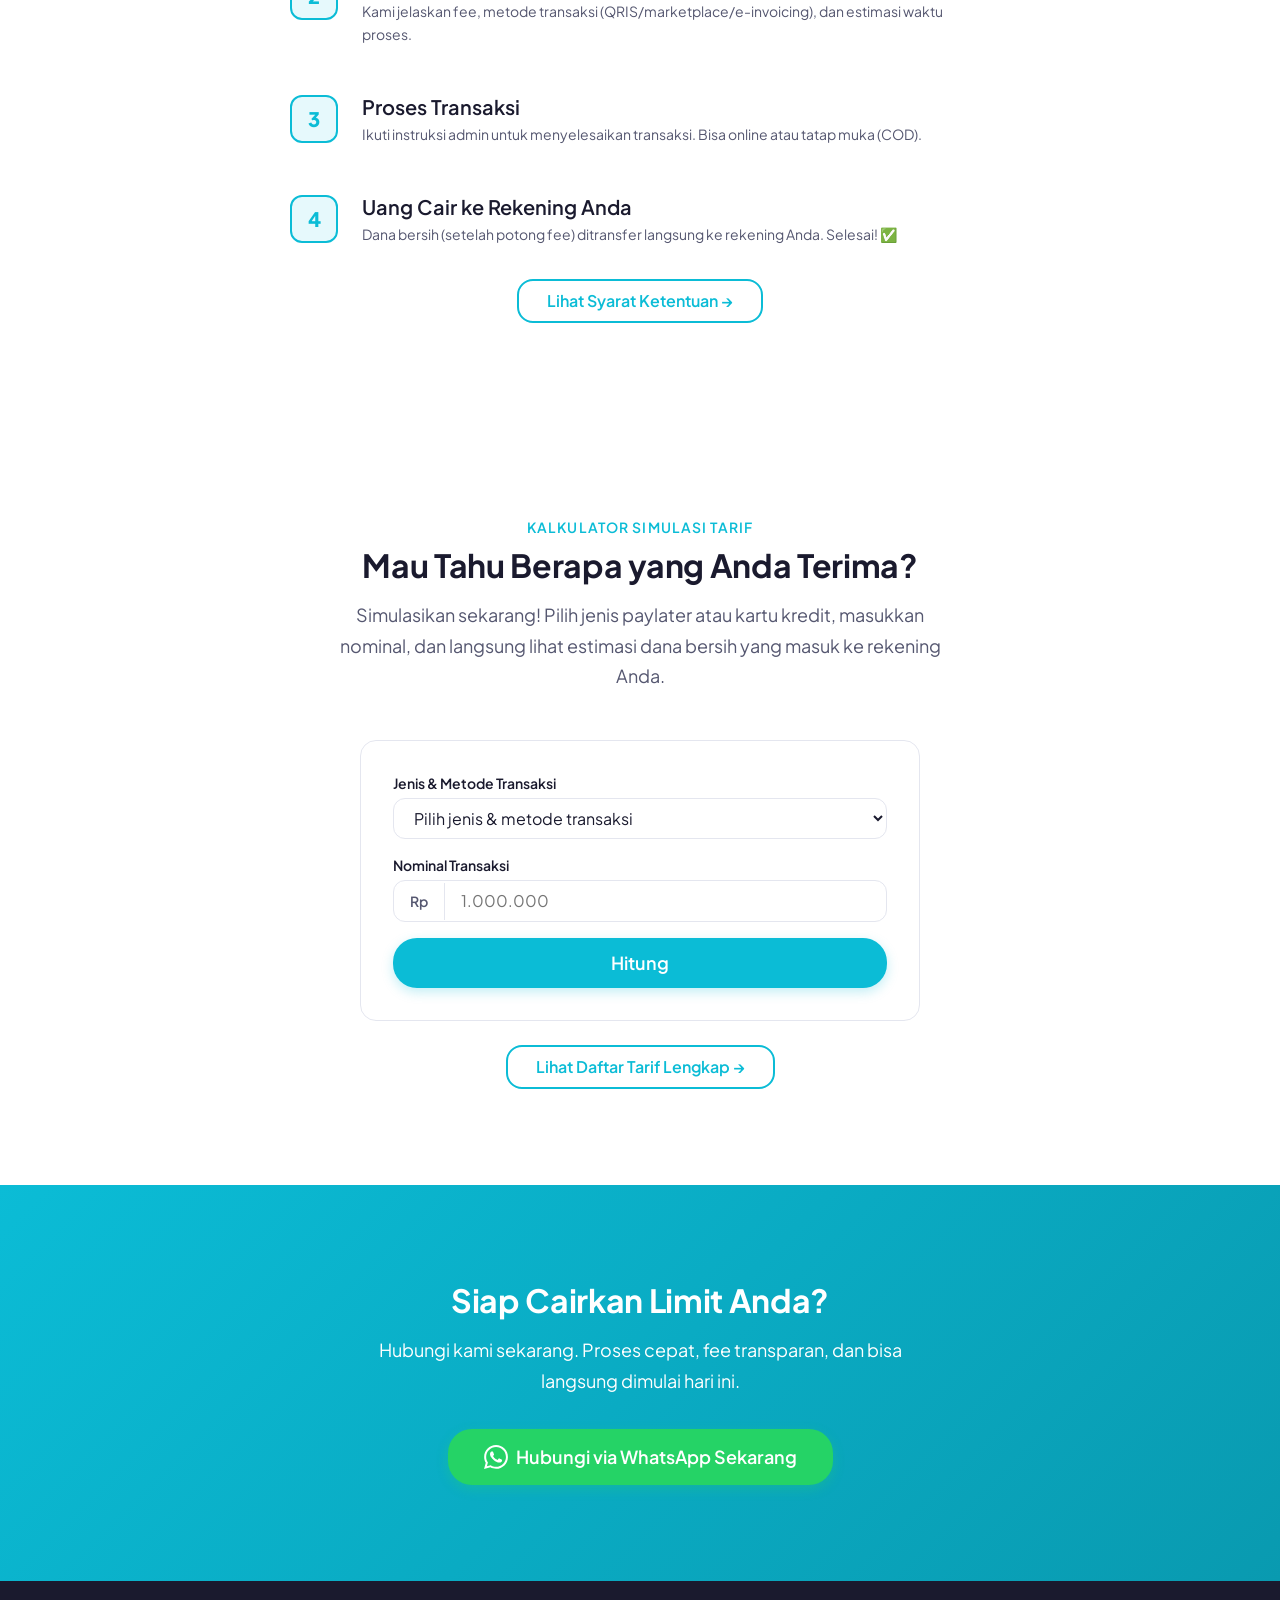
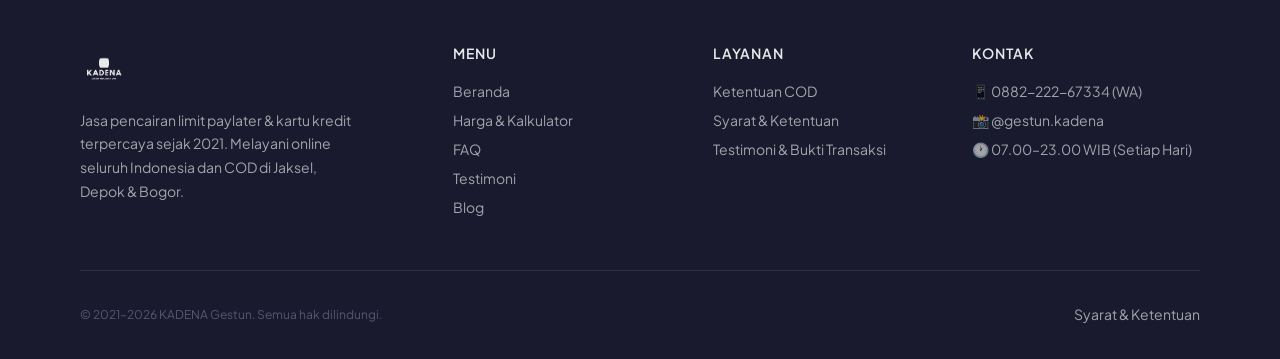
==== commit 620ad9c1: "Update index.html Bug Fix" ====
--- a/index.html
+++ b/index.html
@@ -266,6 +266,22 @@
 
 
     <!-- ============================================
+         TESTIMONI / SOCIAL PROOF CTA
+         ============================================ -->
+    <section class="section" id="testimoni">
+      <div class="container" style="text-align:center; max-width:700px; margin:0 auto;">
+        <span class="section__label">Bukti Nyata</span>
+        <h2 class="section__title reveal reveal-up">Ribuan Bukti Transaksi Sejak 2021</h2>
+        <p class="section__subtitle reveal reveal-up reveal-delay-1" style="margin-bottom:var(--space-xl);">
+          Jangan percaya kata-kata — lihat sendiri ribuan screenshot bukti transaksi dan testimoni real dari pelanggan kami di seluruh Indonesia. Lebih dari 5.000 transaksi berhasil sejak 2021!
+        </p>
+        <a href="testimoni.html"
+           class="btn btn--accent btn--lg reveal reveal-scale reveal-delay-2">
+          ⭐ Lihat Testimoni & Bukti Transaksi →
+        </a>
+      </div>
+    </section>
+    <!-- ============================================
          KENAPA PILIH KADENA?
          ============================================ -->
     <section class="section section--alt" id="kenapa-kami">
@@ -417,23 +433,7 @@
         </div>
       </div>
     </section>
-    <!-- ============================================
-         TESTIMONI / SOCIAL PROOF CTA
-         ============================================ -->
-    <section class="section section--alt" id="testimoni">
-      <div class="container" style="text-align:center; max-width:700px; margin:0 auto;">
-        <span class="section__label">Bukti Nyata</span>
-        <h2 class="section__title reveal reveal-up">Ribuan Bukti Transaksi Sejak 2021</h2>
-        <p class="section__subtitle reveal reveal-up reveal-delay-1" style="margin-bottom:var(--space-xl);">
-          Jangan percaya kata-kata — lihat sendiri ribuan screenshot bukti transaksi real dari pelanggan kami di seluruh Indonesia.
-        </p>
-        <a href="https://drive.google.com/drive/u/0/folders/1-uJO_IwyA4Dl5VLuUWt_wg8uNm8Xy7-Q"
-           class="btn btn--accent btn--lg reveal reveal-scale reveal-delay-2"
-           target="_blank" rel="noopener">
-          📂 Lihat Ribuan Bukti Transaksi →
-        </a>
-      </div>
-    </section>
+
 
 
     <!-- ============================================
--- a/css/style.css
+++ b/css/style.css
@@ -322,7 +322,7 @@
 }
 
 .navbar__logo img {
-  height: 36px;
+  height: 48px;
   width: auto;
 }
 
@@ -1141,7 +1141,7 @@
 }
 
 .footer__brand img {
-  height: 36px;
+  height: 48px;
   width: auto;
   margin-bottom: var(--space-md);
 }
@@ -1266,6 +1266,16 @@
 .reveal-delay-4 { animation-delay: 0.4s; }
 .reveal-delay-5 { animation-delay: 0.5s; }
 
+/* Mobile: button overflow fix */
+@media (max-width: 767px) {
+  .btn--lg {
+    padding: 0.875rem 1.5rem;
+    font-size: var(--font-size-base);
+    max-width: 100%;
+    white-space: normal;
+    word-break: break-word;
+  }
+}
 /* Prefers reduced motion */
 @media (prefers-reduced-motion: reduce) {
   html {
@@ -1419,9 +1429,6 @@
 /* ============================================================
    PATCH: Mobile Hamburger Menu Fix
    Replaces transform-based toggle with display-based toggle.
-   Some Android WebView / mobile Chrome builds don't properly
-   render transform on fixed-position elements that sit under
-   a backdrop-filter parent (the navbar).
    ============================================================ */
 .navbar__mobile {
   transform: none !important;
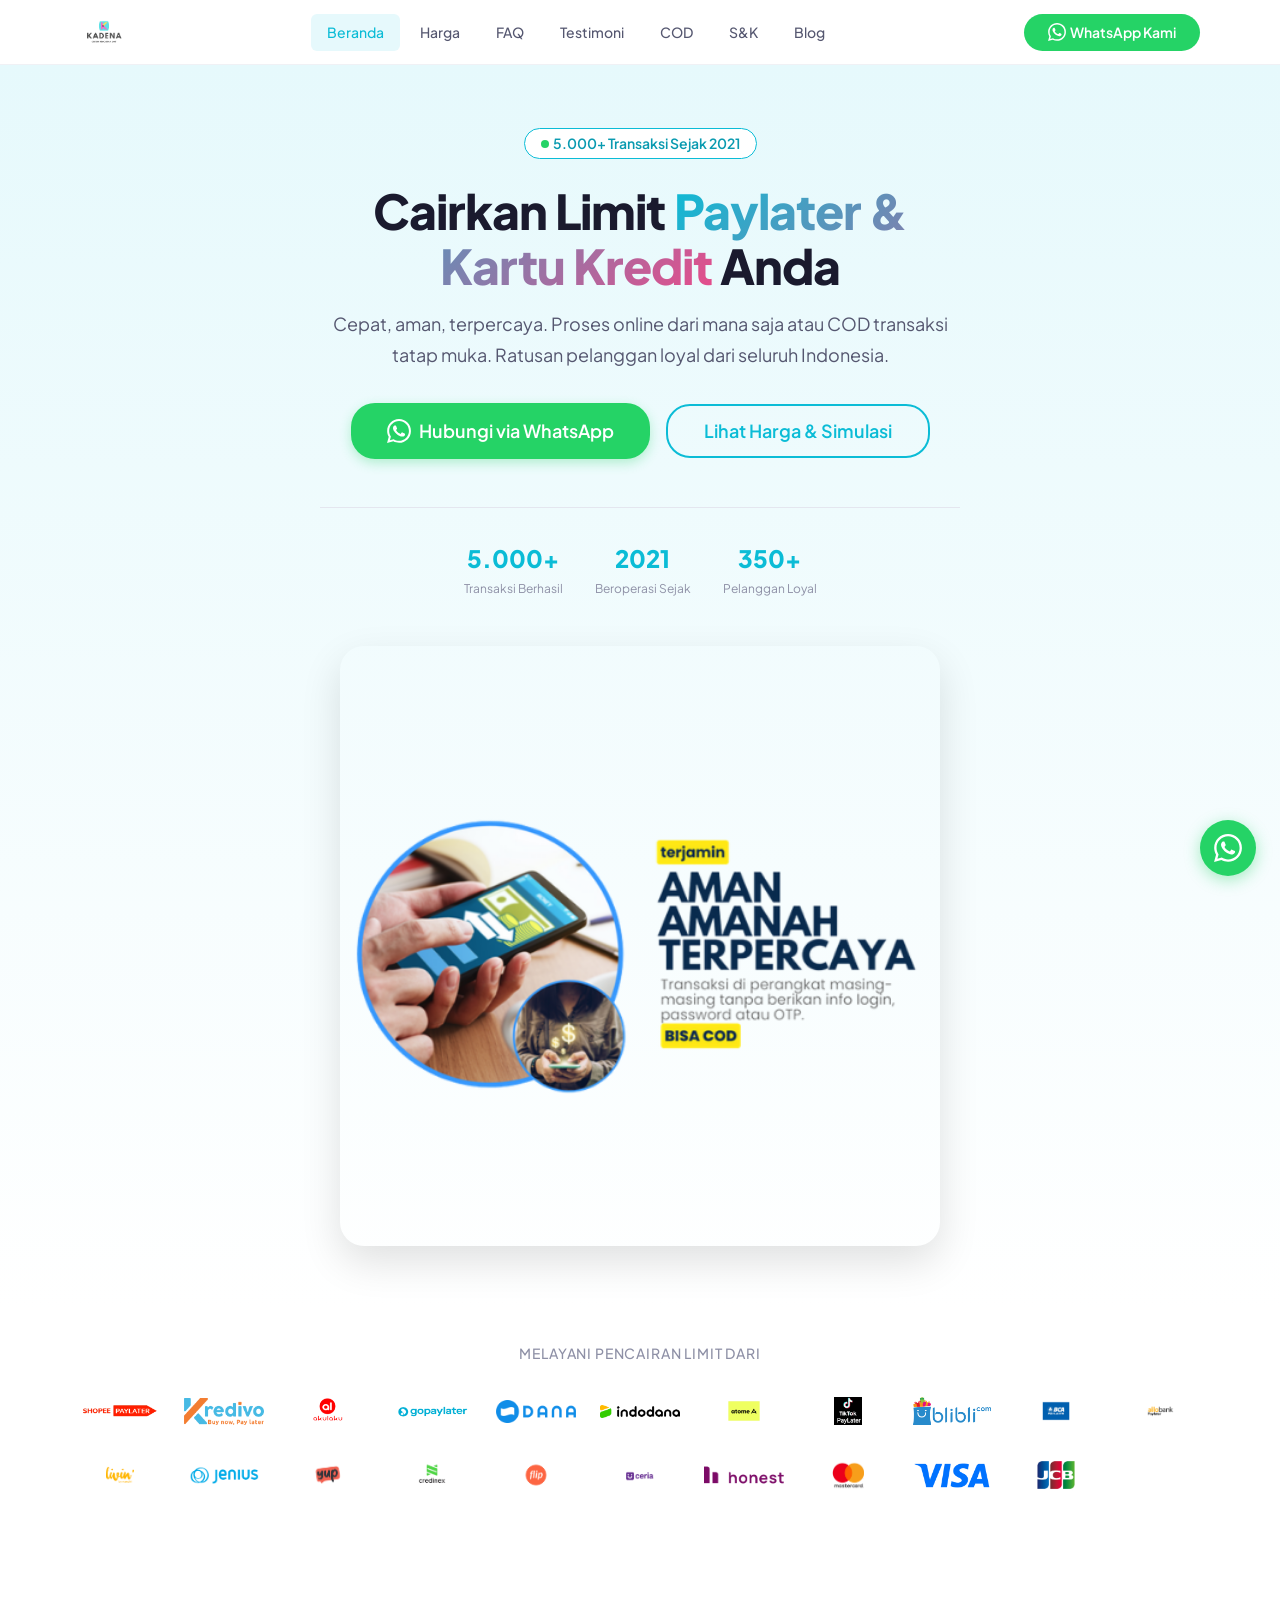
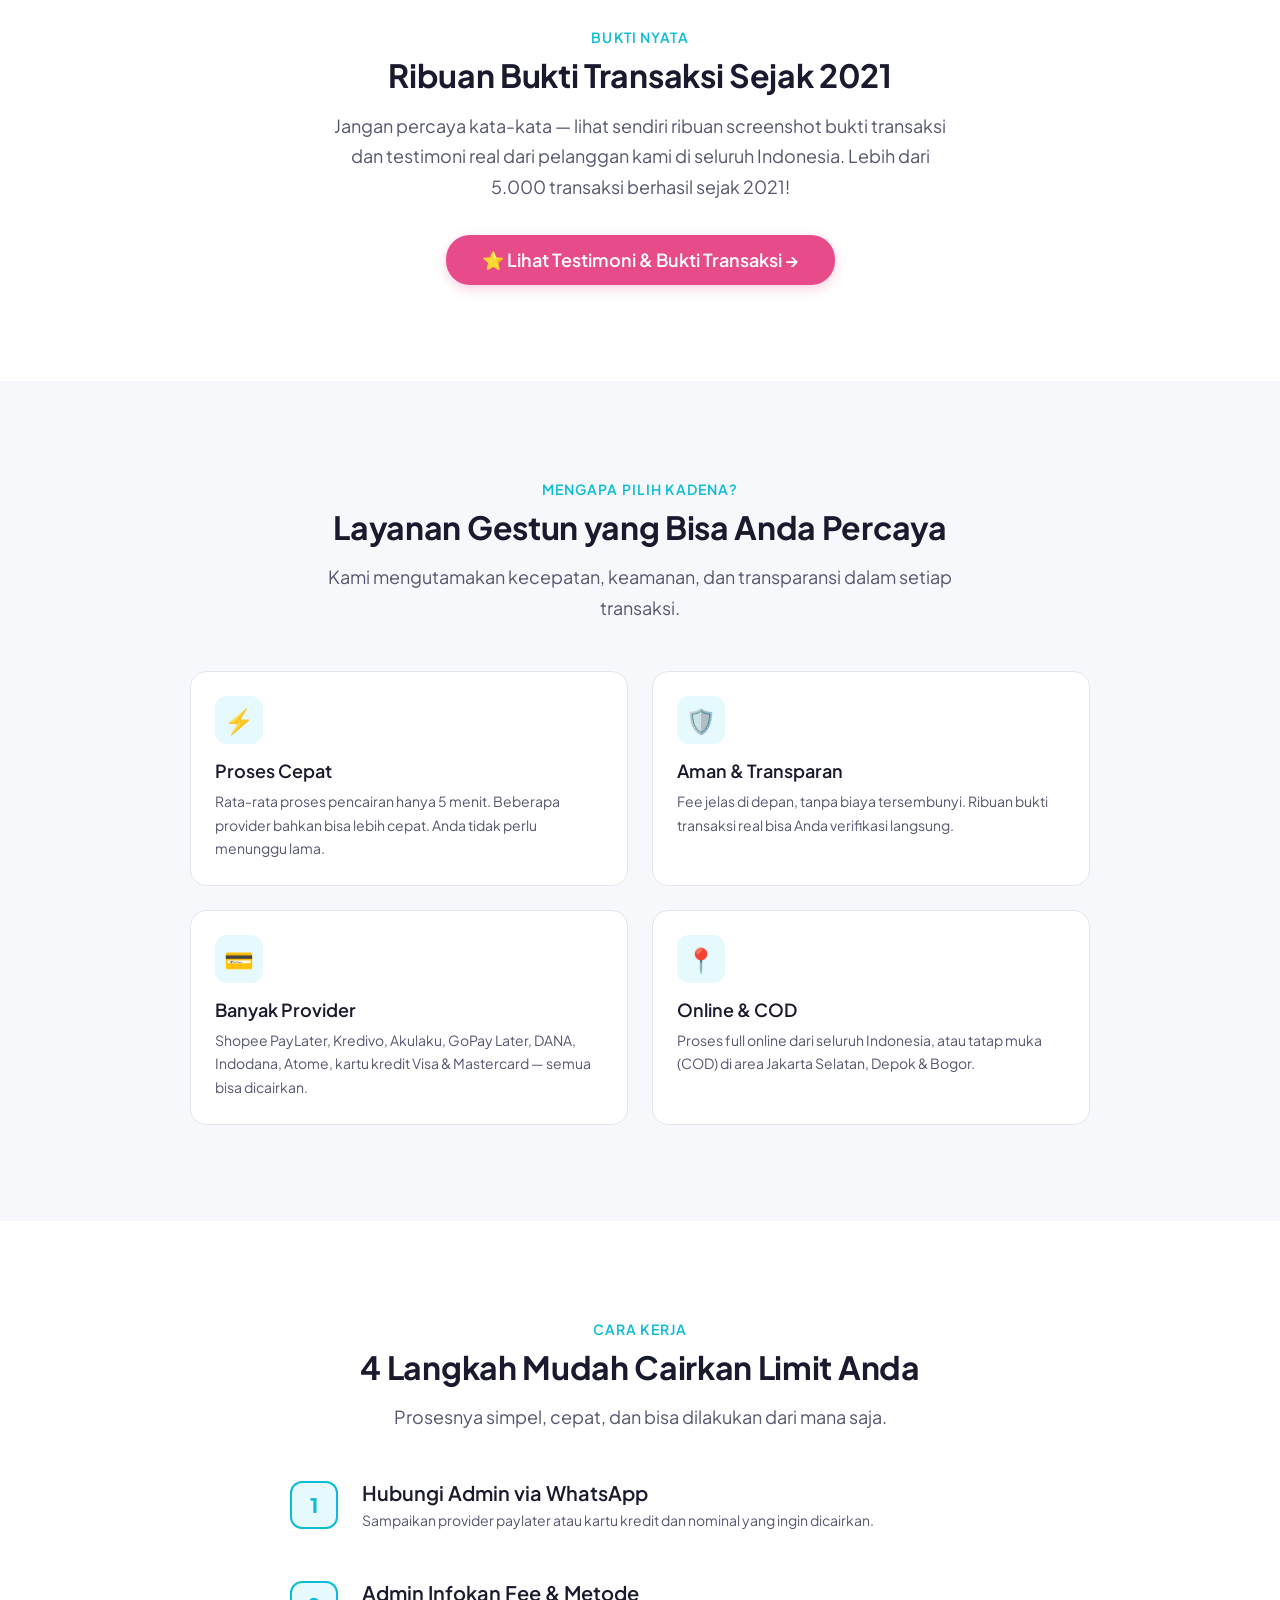
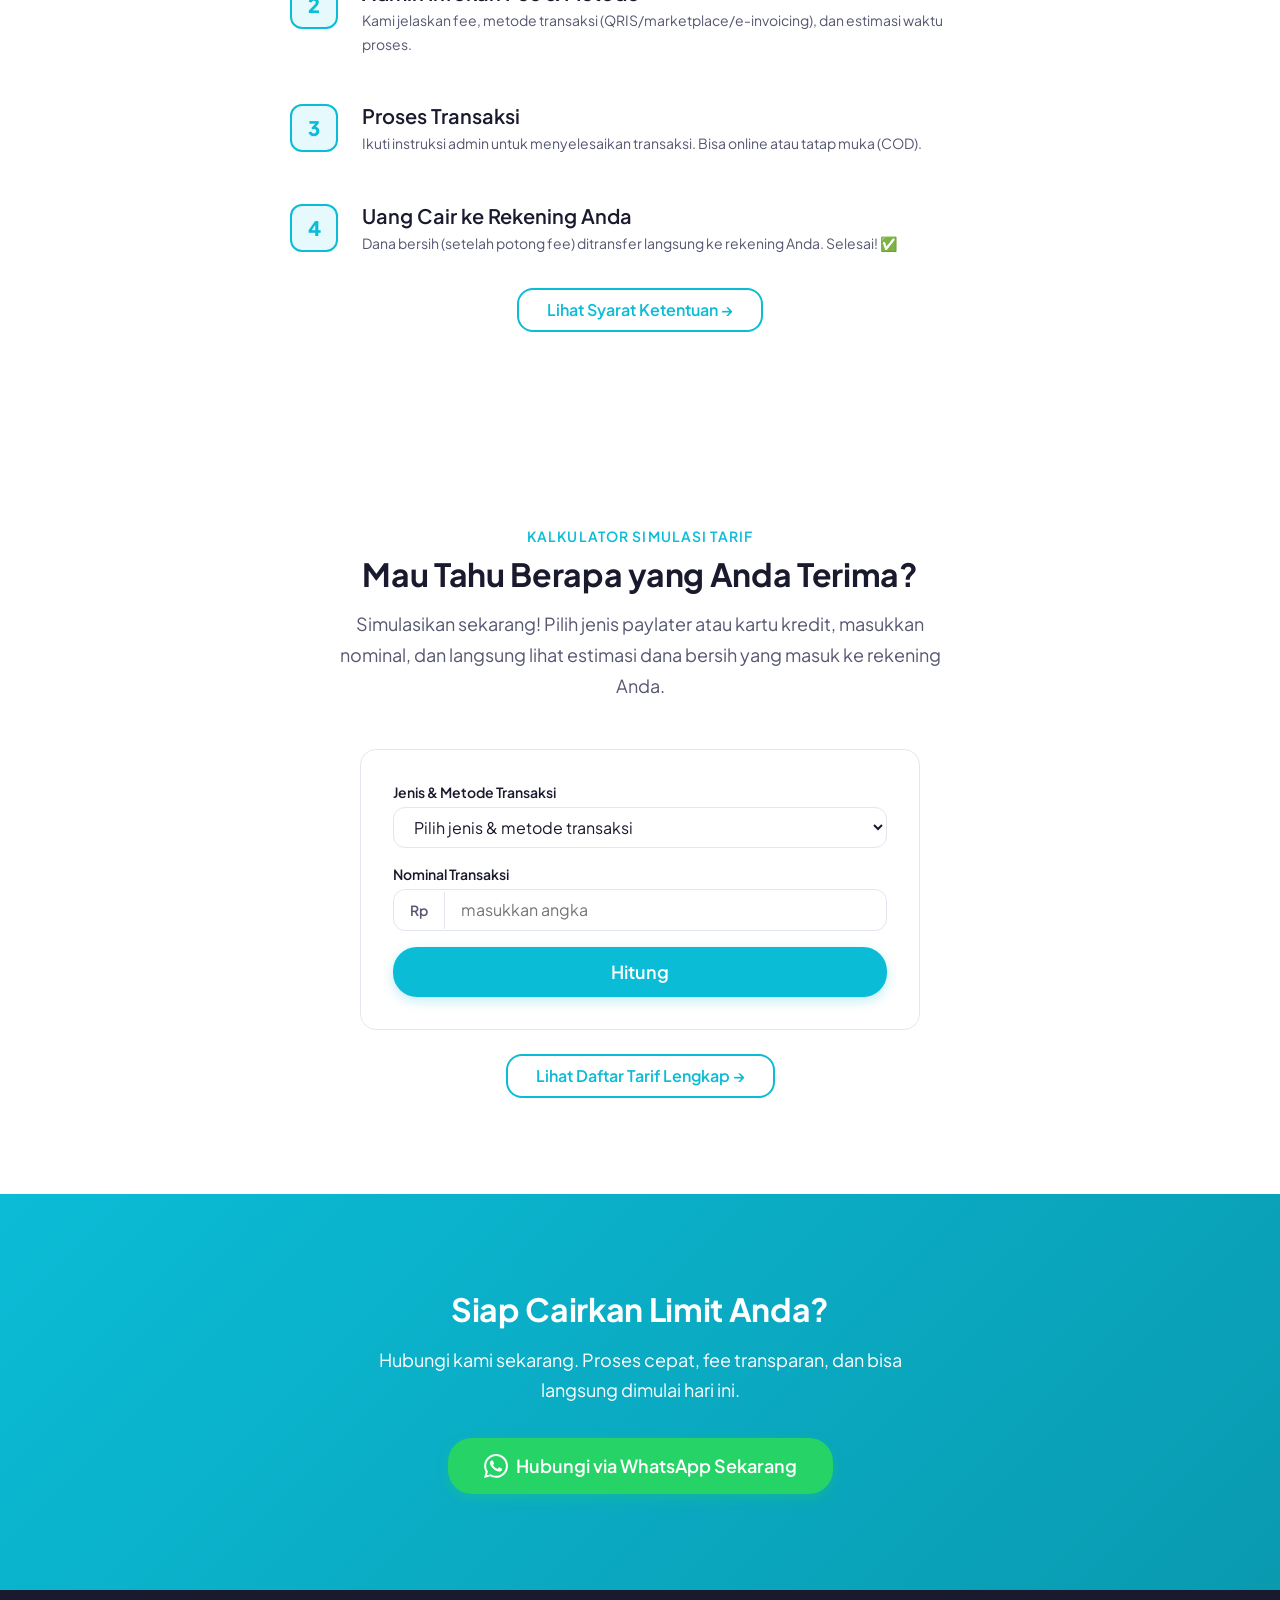
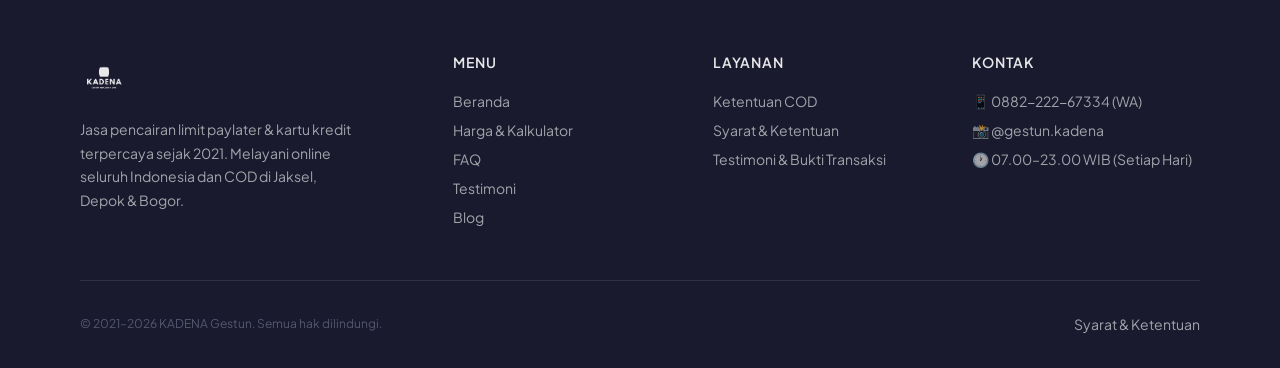
==== commit 6e593ddf: "Replace provider chips with logo grid in dev index.html" ====
--- a/index.html
+++ b/index.html
@@ -72,27 +72,36 @@
     .calc-net-amount { display: block; font-size: var(--font-size-2xl); font-weight: 800; color: var(--primary); }
     .calc-result-details { display: flex; flex-direction: column; gap: var(--space-xs); font-size: var(--font-size-sm); color: var(--text-secondary); margin-bottom: var(--space-md); }
     .calc-disclaimer { font-size: 0.75rem; color: var(--text-tertiary); font-style: italic; margin-top: var(--space-sm); margin-bottom: 0; }
-    /* Provider Chips (menggantikan logo image agar selalu tampil) */
-    .provider-chips { display: flex; flex-wrap: wrap; justify-content: center; gap: 10px; }
-    .provider-chip { display: inline-flex; align-items: center; gap: 6px; padding: 8px 18px; background: var(--bg-white); border: 1.5px solid var(--border); border-radius: var(--radius-full); font-size: var(--font-size-sm); font-weight: 600; color: var(--text-primary); white-space: nowrap; transition: all var(--transition-base); }
-    .provider-chip:hover { border-color: var(--primary); box-shadow: var(--shadow); transform: translateY(-2px); }
-    .provider-chip .chip-icon { font-size: 1.1rem; }
+    /* Provider Logos */
+    .provider-logos { display: grid; grid-template-columns: repeat(11, minmax(0, 1fr)); align-items: center; justify-items: center; column-gap: 24px; row-gap: 20px; max-width: 1180px; margin: 0 auto; }
+    .provider-logo { display: flex; align-items: center; justify-content: center; width: 100%; min-height: 44px; }
+    .provider-logo img { display: block; width: auto; max-width: 100%; height: auto; max-height: 32px; object-fit: contain; }
+    .provider-logo img.is-wide { max-height: 28px; }
+    .provider-logo img.is-tall { max-height: 36px; }
     /* Hero Image */
     .hero__image { margin-top: var(--space-2xl); }
     .hero__image img { width: 100%; max-width: 600px; margin: 0 auto; border-radius: var(--radius-xl); box-shadow: var(--shadow-lg); }
+    @media (max-width: 1024px) {
+      .provider-logos { grid-template-columns: repeat(6, minmax(0, 1fr)); max-width: 900px; }
+    }
+    @media (max-width: 767px) {
+      .provider-logos { grid-template-columns: repeat(4, minmax(0, 1fr)); gap: 18px 16px; }
+      .provider-logo { min-height: 40px; }
+      .provider-logo img { max-height: 26px; }
+      .provider-logo img.is-wide { max-height: 23px; }
+      .provider-logo img.is-tall { max-height: 30px; }
+    }
   </style>
 
   <!-- Google Analytics (GA4) — UNCOMMENT & GANTI ID setelah punya -->
-  <!--
-  <script async src="https://www.googletagmanager.com/gtag/js?id=G-XXXXXXXXXX"></script>
+    <script async src="https://www.googletagmanager.com/gtag/js?id=G-XT3T9J5BFG"></script>
   <script>
     window.dataLayer = window.dataLayer || [];
     function gtag(){dataLayer.push(arguments);}
     gtag('js', new Date());
-    gtag('config', 'G-XXXXXXXXXX');
+    gtag('config', 'G-XT3T9J5BFG');
   </script>
-  -->
-
+  
   <!-- Schema Markup: LocalBusiness -->
   <script type="application/ld+json">
   {
@@ -136,7 +145,7 @@
     <div class="container navbar__inner">
       <!-- Logo -->
       <a href="index.html" class="navbar__logo">
-        <img src="assets/logos/logo-kadena-gestun.png" alt="KADENA Gestun Logo" width="140" height="36">
+        <img src="assets/logos/logo-kadena-gestun.png" alt="KADENA Gestun Logo" width="180" height="48">
       </a>
 
       <!-- Desktop Menu -->
@@ -250,16 +259,28 @@
     <section class="providers">
       <div class="container">
         <p class="providers__title">Melayani Pencairan Limit Dari</p>
-        <div class="provider-chips">
-          <span class="provider-chip"><span class="chip-icon">🛒</span> Shopee PayLater</span>
-          <span class="provider-chip"><span class="chip-icon">💳</span> Kredivo</span>
-          <span class="provider-chip"><span class="chip-icon">🛍️</span> Akulaku</span>
-          <span class="provider-chip"><span class="chip-icon">💳</span> GoPay Later</span>
-          <span class="provider-chip"><span class="chip-icon">💳</span> DANA</span>
-          <span class="provider-chip"><span class="chip-icon">💳</span> Indodana</span>
-          <span class="provider-chip"><span class="chip-icon">⚡</span> Atome</span>
-          <span class="provider-chip"><span class="chip-icon">💳</span> Visa</span>
-          <span class="provider-chip"><span class="chip-icon">💳</span> Mastercard</span>
+        <div class="provider-logos" aria-label="Provider paylater dan kartu kredit yang dilayani">
+          <div class="provider-logo"><img src="assets/logos/shopee-paylater.png" alt="Shopee PayLater" class="is-wide" loading="lazy"></div>
+          <div class="provider-logo"><img src="assets/logos/kredivo.png" alt="Kredivo" class="is-wide" loading="lazy"></div>
+          <div class="provider-logo"><img src="assets/logos/akulaku.png" alt="Akulaku" loading="lazy"></div>
+          <div class="provider-logo"><img src="assets/logos/gopaylater.png" alt="GoPay Later" class="is-wide" loading="lazy"></div>
+          <div class="provider-logo"><img src="assets/logos/dana-paylater.png" alt="DANA PayLater" class="is-wide" loading="lazy"></div>
+          <div class="provider-logo"><img src="assets/logos/indodana.png" alt="Indodana" class="is-wide" loading="lazy"></div>
+          <div class="provider-logo"><img src="assets/logos/atome.png" alt="Atome" loading="lazy"></div>
+          <div class="provider-logo"><img src="assets/logos/tiktok-paylater.png" alt="TikTok PayLater" class="is-wide" loading="lazy"></div>
+          <div class="provider-logo"><img src="assets/logos/blibli-paylater.png" alt="Blibli PayLater" class="is-wide" loading="lazy"></div>
+          <div class="provider-logo"><img src="assets/logos/bca-paylater.png" alt="BCA PayLater" class="is-wide" loading="lazy"></div>
+          <div class="provider-logo"><img src="assets/logos/allo-bank-paylater.png" alt="Allo Bank PayLater" class="is-wide" loading="lazy"></div>
+          <div class="provider-logo"><img src="assets/logos/livin-mandiri-paylater.png" alt="Livin Mandiri PayLater" class="is-wide" loading="lazy"></div>
+          <div class="provider-logo"><img src="assets/logos/jenius-paylater.png" alt="Jenius PayLater" class="is-wide" loading="lazy"></div>
+          <div class="provider-logo"><img src="assets/logos/yup-paylater.png" alt="YUP PayLater" class="is-tall" loading="lazy"></div>
+          <div class="provider-logo"><img src="assets/logos/credinex.png" alt="Credinex" class="is-wide" loading="lazy"></div>
+          <div class="provider-logo"><img src="assets/logos/flip-cicilan-instan.png" alt="Flip Cicilan Instan" class="is-wide" loading="lazy"></div>
+          <div class="provider-logo"><img src="assets/logos/bri-ceria.png" alt="BRI Ceria" class="is-wide" loading="lazy"></div>
+          <div class="provider-logo"><img src="assets/logos/honest.png" alt="Honest" class="is-tall" loading="lazy"></div>
+          <div class="provider-logo"><img src="assets/logos/kartu-kredit.png" alt="Mastercard" loading="lazy"></div>
+          <div class="provider-logo"><img src="assets/logos/kartu-kredit-2.png" alt="Visa" loading="lazy"></div>
+          <div class="provider-logo"><img src="assets/logos/kartu-kredit-3.png" alt="JCB" loading="lazy"></div>
         </div>
       </div>
     </section>
@@ -468,7 +489,7 @@
       <div class="footer__grid">
         <!-- Brand -->
         <div class="footer__brand">
-          <img src="assets/logos/logo-kadena-gestun.png" alt="KADENA Gestun" width="140" height="36" style="filter:brightness(0) invert(1); opacity:0.9;">
+          <img src="assets/logos/logo-kadena-gestun.png" alt="KADENA Gestun" width="180" height="48" style="filter:brightness(0) invert(1); opacity:0.9;">
           <p>Jasa pencairan limit paylater & kartu kredit terpercaya sejak 2021. Melayani online seluruh Indonesia dan COD di Jaksel, Depok & Bogor.</p>
         </div>
 
@@ -551,23 +572,32 @@
       navbar.classList.toggle('scrolled', window.scrollY > 10);
     });
 
-    // === Mobile Menu Toggle ===
-    const navToggle = document.getElementById('navToggle');
-    const navMobile = document.getElementById('navMobile');
-    navToggle.addEventListener('click', () => {
-      navToggle.classList.toggle('open');
-      navMobile.classList.toggle('open');
-      document.body.style.overflow = navMobile.classList.contains('open') ? 'hidden' : '';
-    });
-
-    // Close mobile menu when a link is clicked
-    navMobile.querySelectorAll('a').forEach(link => {
-      link.addEventListener('click', () => {
-        navToggle.classList.remove('open');
-        navMobile.classList.remove('open');
-        document.body.style.overflow = '';
-      });
-    });
+    // === Mobile Menu Toggle (inline-style approach) ===
+const navToggle = document.getElementById('navToggle');
+const navMobile = document.getElementById('navMobile');
+let menuOpen = false;
+navToggle.addEventListener('click', function() {
+  menuOpen = !menuOpen;
+  if (menuOpen) {
+    navMobile.style.setProperty('display', 'flex', 'important');
+    navToggle.classList.add('open');
+    document.body.style.overflow = 'hidden';
+  } else {
+    navMobile.style.setProperty('display', 'none', 'important');
+    navToggle.classList.remove('open');
+    document.body.style.overflow = '';
+  }
+});
+
+// Close mobile menu when a link is clicked
+navMobile.querySelectorAll('a').forEach(function(link) {
+  link.addEventListener('click', function() {
+    menuOpen = false;
+    navMobile.style.setProperty('display', 'none', 'important');
+    navToggle.classList.remove('open');
+    document.body.style.overflow = '';
+  });
+});
   </script>
 
 </body>
--- a/css/style.css
+++ b/css/style.css
@@ -1,7 +1,7 @@
 /* ============================================================
    KADENA GESTUN — Main Stylesheet
-   Version: 1.0.0
-   Last updated: 2026-03-07
+   Version: 1.0.1
+   Last updated: 2026-03-08
    
    Mobile-first | Light mode | Apple-inspired design
    Font: Plus Jakarta Sans (Google Fonts)
@@ -11,7 +11,6 @@
    0. CSS CUSTOM PROPERTIES (DESIGN TOKENS)
    ------------------------------------------------------------ */
 :root {
-  /* --- Brand Colors (from logo) --- */
   --primary: #0BBCD6;
   --primary-dark: #099AB0;
   --primary-light: #E6F9FC;
@@ -25,12 +24,10 @@
   --warning: #F0C828;
   --warning-light: #FFF9E0;
 
-  /* --- WhatsApp Green --- */
   --success: #25D366;
   --success-dark: #1DA851;
   --success-rgb: 37, 211, 102;
 
-  /* --- Neutrals --- */
   --text-primary: #1A1A2E;
   --text-secondary: #555770;
   --text-muted: #8E90A6;
@@ -42,23 +39,21 @@
   --border: #E4E6EF;
   --border-light: #F0F1F5;
 
-  /* --- Shadows --- */
   --shadow-sm: 0 1px 3px rgba(0, 0, 0, 0.04);
   --shadow: 0 4px 12px rgba(0, 0, 0, 0.06);
   --shadow-md: 0 8px 24px rgba(0, 0, 0, 0.08);
   --shadow-lg: 0 16px 40px rgba(0, 0, 0, 0.12);
 
-  /* --- Typography --- */
   --font-family: 'Plus Jakarta Sans', -apple-system, BlinkMacSystemFont, 'Segoe UI', Roboto, sans-serif;
-  --font-size-xs: 0.75rem;    /* 12px */
-  --font-size-sm: 0.875rem;   /* 14px */
-  --font-size-base: 1rem;     /* 16px */
-  --font-size-md: 1.125rem;   /* 18px */
-  --font-size-lg: 1.25rem;    /* 20px */
-  --font-size-xl: 1.5rem;     /* 24px */
-  --font-size-2xl: 2rem;      /* 32px */
-  --font-size-3xl: 2.5rem;    /* 40px */
-  --font-size-4xl: 3rem;      /* 48px */
+  --font-size-xs: 0.75rem;
+  --font-size-sm: 0.875rem;
+  --font-size-base: 1rem;
+  --font-size-md: 1.125rem;
+  --font-size-lg: 1.25rem;
+  --font-size-xl: 1.5rem;
+  --font-size-2xl: 2rem;
+  --font-size-3xl: 2.5rem;
+  --font-size-4xl: 3rem;
 
   --font-weight-regular: 400;
   --font-weight-medium: 500;
@@ -70,58 +65,50 @@
   --line-height-normal: 1.5;
   --line-height-relaxed: 1.7;
 
-  /* --- Spacing --- */
-  --space-xs: 0.25rem;   /* 4px */
-  --space-sm: 0.5rem;    /* 8px */
-  --space-md: 1rem;      /* 16px */
-  --space-lg: 1.5rem;    /* 24px */
-  --space-xl: 2rem;      /* 32px */
-  --space-2xl: 3rem;     /* 48px */
-  --space-3xl: 4rem;     /* 64px */
-  --space-4xl: 6rem;     /* 96px */
-
-  /* --- Layout --- */
+  --space-xs: 0.25rem;
+  --space-sm: 0.5rem;
+  --space-md: 1rem;
+  --space-lg: 1.5rem;
+  --space-xl: 2rem;
+  --space-2xl: 3rem;
+  --space-3xl: 4rem;
+  --space-4xl: 6rem;
+
   --container-max: 1200px;
-  --container-padding: 1.25rem; /* 20px mobile */
-  --section-padding: 4rem;      /* 64px mobile */
-
-  /* --- Border Radius --- */
-  --radius-sm: 0.375rem;  /* 6px */
-  --radius-md: 0.75rem;   /* 12px */
-  --radius-lg: 1rem;      /* 16px */
-  --radius-xl: 1.5rem;    /* 24px */
+  --container-padding: 1.25rem;
+  --section-padding: 4rem;
+
+  --radius-sm: 0.375rem;
+  --radius-md: 0.75rem;
+  --radius-lg: 1rem;
+  --radius-xl: 1.5rem;
   --radius-full: 9999px;
 
-  /* --- Transitions --- */
   --transition-fast: 150ms ease;
   --transition-base: 250ms ease;
   --transition-slow: 400ms ease;
   --transition-spring: 400ms cubic-bezier(0.34, 1.56, 0.64, 1);
 
-  /* --- Z-index layers --- */
   --z-dropdown: 100;
   --z-sticky: 200;
-  --z-navbar: 300;
-  --z-overlay: 400;
-  --z-modal: 500;
   --z-floating: 600;
-  --z-toast: 700;
-}
-
+  --z-navbar: 900;
+  --z-overlay: 1000;
+  --z-modal: 1100;
+  --z-toast: 1200;
+}
 
 /* ------------------------------------------------------------
    1. RESET & BASE
    ------------------------------------------------------------ */
-*,
-*::before,
-*::after {
+*, *::before, *::after {
   margin: 0;
   padding: 0;
   box-sizing: border-box;
 }
 
 html {
-  font-size: 100%; /* 16px */
+  font-size: 100%;
   scroll-behavior: smooth;
   -webkit-text-size-adjust: 100%;
   -webkit-font-smoothing: antialiased;
@@ -141,11 +128,10 @@
   overflow-x: hidden;
   width: 100%;
   max-width: 100vw;
-}
-
-img,
-svg,
-video {
+  padding-top: 64px;
+}
+
+img, svg, video {
   display: block;
   max-width: 100%;
   height: auto;
@@ -178,7 +164,6 @@
 button {
   cursor: pointer;
 }
-
 
 /* ------------------------------------------------------------
    2. TYPOGRAPHY
@@ -240,7 +225,6 @@
   border-radius: 2px;
 }
 
-
 /* ------------------------------------------------------------
    3. LAYOUT & CONTAINER
    ------------------------------------------------------------ */
@@ -257,6 +241,11 @@
   padding-bottom: var(--section-padding);
 }
 
+.section:has(.breadcrumb) {
+  padding-top: var(--space-md);
+  padding-bottom: 0;
+}
+
 .section--alt {
   background-color: var(--bg-light);
 }
@@ -285,7 +274,6 @@
   font-size: var(--font-size-md);
   color: var(--text-secondary);
 }
-
 
 /* ------------------------------------------------------------
    4. NAVBAR
@@ -301,6 +289,7 @@
   backdrop-filter: blur(12px);
   border-bottom: 1px solid var(--border-light);
   transition: box-shadow var(--transition-base);
+  overflow: visible;
 }
 
 .navbar.scrolled {
@@ -369,7 +358,6 @@
   box-shadow: 0 4px 12px rgba(var(--success-rgb), 0.3);
 }
 
-/* Hamburger */
 .navbar__toggle {
   display: flex;
   flex-direction: column;
@@ -381,6 +369,8 @@
   cursor: pointer;
   border-radius: var(--radius-sm);
   transition: background var(--transition-fast);
+  position: relative;
+  z-index: calc(var(--z-overlay) + 20);
 }
 
 .navbar__toggle:hover {
@@ -409,23 +399,29 @@
   transform: translateY(-7px) rotate(-45deg);
 }
 
-/* Mobile menu overlay */
 .navbar__mobile {
   position: fixed;
   top: 64px;
   left: 0;
   right: 0;
   bottom: 0;
-  background: var(--bg-white);
-  z-index: var(--z-overlay);
+  min-height: calc(100dvh - 64px);
+  height: calc(100dvh - 64px);
+  display: none;
+  flex-direction: column;
+  background: rgba(255, 255, 255, 0.98);
+  -webkit-backdrop-filter: none;
+  backdrop-filter: none;
+  z-index: calc(var(--z-overlay) + 10);
   padding: var(--space-lg) var(--container-padding);
-  transform: translateX(100%);
-  transition: transform var(--transition-base);
   overflow-y: auto;
-}
-
-.navbar__mobile.open {
-  transform: translateX(0);
+  overscroll-behavior: contain;
+  box-shadow: var(--shadow-lg);
+}
+
+.navbar__mobile.open,
+.navbar:has(.navbar__toggle.open) .navbar__mobile {
+  display: flex !important;
 }
 
 .navbar__mobile-link {
@@ -467,11 +463,11 @@
   color: var(--text-inverse);
 }
 
-/* Body offset for fixed navbar */
-body {
-  padding-top: 64px;
-}
-
+body:has(.navbar__toggle.open) .wa-float {
+  opacity: 0;
+  visibility: hidden;
+  pointer-events: none;
+}
 
 /* ------------------------------------------------------------
    5. BUTTONS
@@ -500,7 +496,6 @@
   transform: translateY(0);
 }
 
-/* Primary */
 .btn--primary {
   color: var(--text-inverse);
   background: var(--primary);
@@ -513,7 +508,6 @@
   box-shadow: 0 6px 20px rgba(var(--primary-rgb), 0.35);
 }
 
-/* Accent */
 .btn--accent {
   color: var(--text-inverse);
   background: var(--accent);
@@ -526,7 +520,6 @@
   box-shadow: 0 6px 20px rgba(var(--accent-rgb), 0.35);
 }
 
-/* WhatsApp CTA */
 .btn--wa {
   color: var(--text-inverse);
   background: var(--success);
@@ -539,7 +532,6 @@
   box-shadow: 0 6px 20px rgba(var(--success-rgb), 0.4);
 }
 
-/* Outline */
 .btn--outline {
   color: var(--primary);
   background: transparent;
@@ -551,7 +543,6 @@
   background: var(--primary);
 }
 
-/* Ghost */
 .btn--ghost {
   color: var(--text-secondary);
   background: transparent;
@@ -562,7 +553,6 @@
   background: var(--primary-light);
 }
 
-/* Sizes */
 .btn--sm {
   padding: 0.5rem 1.25rem;
   font-size: var(--font-size-sm);
@@ -589,7 +579,6 @@
   width: 24px;
   height: 24px;
 }
-
 
 /* ------------------------------------------------------------
    6. CARDS
@@ -636,7 +625,6 @@
   line-height: var(--line-height-relaxed);
 }
 
-
 /* ------------------------------------------------------------
    7. HERO SECTION
    ------------------------------------------------------------ */
@@ -723,7 +711,6 @@
   margin-top: var(--space-xs);
 }
 
-
 /* ------------------------------------------------------------
    8. PROVIDER LOGOS (Trust Strip)
    ------------------------------------------------------------ */
@@ -763,7 +750,6 @@
   filter: grayscale(0%);
   transform: scale(1.1);
 }
-
 
 /* ------------------------------------------------------------
    9. PRICING TABLE
@@ -820,13 +806,11 @@
   border-radius: var(--radius-sm);
 }
 
-/* Mobile: horizontal scroll wrapper */
 .table-wrapper {
   overflow-x: auto;
   -webkit-overflow-scrolling: touch;
   border-radius: var(--radius-lg);
 }
-
 
 /* ------------------------------------------------------------
    10. CALCULATOR
@@ -879,7 +863,6 @@
   box-shadow: 0 0 0 3px rgba(var(--primary-rgb), 0.12);
 }
 
-/* Custom select arrow */
 .form-group select {
   background-image: url("data:image/svg+xml,%3Csvg xmlns='http://www.w3.org/2000/svg' width='16' height='16' viewBox='0 0 24 24' fill='none' stroke='%23555770' stroke-width='2' stroke-linecap='round' stroke-linejoin='round'%3E%3Cpolyline points='6 9 12 15 18 9'%3E%3C/polyline%3E%3C/svg%3E");
   background-repeat: no-repeat;
@@ -920,7 +903,6 @@
   font-size: var(--font-size-lg);
   color: var(--primary);
 }
-
 
 /* ------------------------------------------------------------
    11. FAQ / ACCORDION
@@ -1012,7 +994,6 @@
   border-color: var(--primary);
 }
 
-
 /* ------------------------------------------------------------
    12. STEPS / CARA KERJA
    ------------------------------------------------------------ */
@@ -1050,7 +1031,6 @@
   font-size: var(--font-size-sm);
 }
 
-
 /* ------------------------------------------------------------
    13. BADGES & TAGS
    ------------------------------------------------------------ */
@@ -1084,7 +1064,6 @@
   color: var(--success-dark);
   background: #E6F9EE;
 }
-
 
 /* ------------------------------------------------------------
    14. FLOATING WHATSAPP BUTTON
@@ -1119,7 +1098,6 @@
   height: 28px;
 }
 
-
 /* ------------------------------------------------------------
    15. FOOTER
    ------------------------------------------------------------ */
@@ -1183,67 +1161,40 @@
   color: rgba(255, 255, 255, 0.4);
 }
 
-
 /* ------------------------------------------------------------
    16. ANIMATIONS & KEYFRAMES
    ------------------------------------------------------------ */
 @keyframes wa-pulse {
-  0%   { box-shadow: 0 4px 16px rgba(var(--success-rgb), 0.4); }
-  50%  { box-shadow: 0 4px 16px rgba(var(--success-rgb), 0.4), 0 0 0 12px rgba(var(--success-rgb), 0.1); }
+  0% { box-shadow: 0 4px 16px rgba(var(--success-rgb), 0.4); }
+  50% { box-shadow: 0 4px 16px rgba(var(--success-rgb), 0.4), 0 0 0 12px rgba(var(--success-rgb), 0.1); }
   100% { box-shadow: 0 4px 16px rgba(var(--success-rgb), 0.4); }
 }
 
 @keyframes pulse-dot {
   0%, 100% { opacity: 1; }
-  50%      { opacity: 0.4; }
-}
-
-/* Scroll Reveal */
+  50% { opacity: 0.4; }
+}
+
 @keyframes reveal-up {
-  from {
-    opacity: 0;
-    transform: translateY(30px);
-  }
-  to {
-    opacity: 1;
-    transform: translateY(0);
-  }
+  from { opacity: 0; transform: translateY(30px); }
+  to { opacity: 1; transform: translateY(0); }
 }
 
 @keyframes reveal-left {
-  from {
-    opacity: 0;
-    transform: translateX(-30px);
-  }
-  to {
-    opacity: 1;
-    transform: translateX(0);
-  }
+  from { opacity: 0; transform: translateX(-30px); }
+  to { opacity: 1; transform: translateX(0); }
 }
 
 @keyframes reveal-right {
-  from {
-    opacity: 0;
-    transform: translateX(30px);
-  }
-  to {
-    opacity: 1;
-    transform: translateX(0);
-  }
+  from { opacity: 0; transform: translateX(30px); }
+  to { opacity: 1; transform: translateX(0); }
 }
 
 @keyframes reveal-scale {
-  from {
-    opacity: 0;
-    transform: scale(0.9);
-  }
-  to {
-    opacity: 1;
-    transform: scale(1);
-  }
-}
-
-/* Reveal classes — triggered by IntersectionObserver in JS */
+  from { opacity: 0; transform: scale(0.9); }
+  to { opacity: 1; transform: scale(1); }
+}
+
 .reveal {
   opacity: 0;
 }
@@ -1254,19 +1205,17 @@
   animation-timing-function: cubic-bezier(0.25, 0.46, 0.45, 0.94);
 }
 
-.reveal-up.visible    { animation-name: reveal-up; }
-.reveal-left.visible  { animation-name: reveal-left; }
+.reveal-up.visible { animation-name: reveal-up; }
+.reveal-left.visible { animation-name: reveal-left; }
 .reveal-right.visible { animation-name: reveal-right; }
 .reveal-scale.visible { animation-name: reveal-scale; }
 
-/* Staggered delays for children */
 .reveal-delay-1 { animation-delay: 0.1s; }
 .reveal-delay-2 { animation-delay: 0.2s; }
 .reveal-delay-3 { animation-delay: 0.3s; }
 .reveal-delay-4 { animation-delay: 0.4s; }
 .reveal-delay-5 { animation-delay: 0.5s; }
 
-/* Mobile: button overflow fix */
 @media (max-width: 767px) {
   .btn--lg {
     padding: 0.875rem 1.5rem;
@@ -1276,7 +1225,7 @@
     word-break: break-word;
   }
 }
-/* Prefers reduced motion */
+
 @media (prefers-reduced-motion: reduce) {
   html {
     scroll-behavior: auto;
@@ -1292,38 +1241,37 @@
   }
 }
 
-
 /* ------------------------------------------------------------
    17. UTILITIES
    ------------------------------------------------------------ */
 .text-center { text-align: center; }
-.text-left   { text-align: left; }
-.text-right  { text-align: right; }
-
-.fw-regular   { font-weight: var(--font-weight-regular); }
-.fw-medium    { font-weight: var(--font-weight-medium); }
-.fw-semibold  { font-weight: var(--font-weight-semibold); }
-.fw-bold      { font-weight: var(--font-weight-bold); }
-
-.text-primary   { color: var(--text-primary); }
+.text-left { text-align: left; }
+.text-right { text-align: right; }
+
+.fw-regular { font-weight: var(--font-weight-regular); }
+.fw-medium { font-weight: var(--font-weight-medium); }
+.fw-semibold { font-weight: var(--font-weight-semibold); }
+.fw-bold { font-weight: var(--font-weight-bold); }
+
+.text-primary { color: var(--text-primary); }
 .text-secondary { color: var(--text-secondary); }
-.text-muted     { color: var(--text-muted); }
-.text-accent    { color: var(--accent); }
-.text-success   { color: var(--success); }
+.text-muted { color: var(--text-muted); }
+.text-accent { color: var(--accent); }
+.text-success { color: var(--success); }
 
 .bg-white { background-color: var(--bg-white); }
 .bg-light { background-color: var(--bg-light); }
 
-.mt-sm  { margin-top: var(--space-sm); }
-.mt-md  { margin-top: var(--space-md); }
-.mt-lg  { margin-top: var(--space-lg); }
-.mt-xl  { margin-top: var(--space-xl); }
+.mt-sm { margin-top: var(--space-sm); }
+.mt-md { margin-top: var(--space-md); }
+.mt-lg { margin-top: var(--space-lg); }
+.mt-xl { margin-top: var(--space-xl); }
 .mt-2xl { margin-top: var(--space-2xl); }
 
-.mb-sm  { margin-bottom: var(--space-sm); }
-.mb-md  { margin-bottom: var(--space-md); }
-.mb-lg  { margin-bottom: var(--space-lg); }
-.mb-xl  { margin-bottom: var(--space-xl); }
+.mb-sm { margin-bottom: var(--space-sm); }
+.mb-md { margin-bottom: var(--space-md); }
+.mb-lg { margin-bottom: var(--space-lg); }
+.mb-xl { margin-bottom: var(--space-xl); }
 .mb-2xl { margin-bottom: var(--space-2xl); }
 
 .sr-only {
@@ -1340,12 +1288,9 @@
 
 .hidden { display: none !important; }
 
-
 /* ------------------------------------------------------------
    18. MEDIA QUERIES — RESPONSIVE BREAKPOINTS
    ------------------------------------------------------------ */
-
-/* Tablet (>= 768px) */
 @media (min-width: 768px) {
   :root {
     --container-padding: 2rem;
@@ -1384,7 +1329,6 @@
   }
 }
 
-/* Desktop (>= 1024px) */
 @media (min-width: 1024px) {
   :root {
     --section-padding: 6rem;
@@ -1398,7 +1342,6 @@
     font-size: var(--font-size-4xl);
   }
 
-  /* Navbar: show desktop menu, hide hamburger */
   .navbar__toggle {
     display: none;
   }
@@ -1412,7 +1355,7 @@
   }
 
   .navbar__mobile {
-    display: none;
+    display: none !important;
   }
 
   .footer__grid {
@@ -1420,23 +1363,8 @@
   }
 }
 
-/* Large Desktop (>= 1280px) */
 @media (min-width: 1280px) {
   :root {
     --container-padding: 2.5rem;
   }
 }
-/* ============================================================
-   PATCH: Mobile Hamburger Menu Fix
-   Replaces transform-based toggle with display-based toggle.
-   ============================================================ */
-.navbar__mobile {
-  transform: none !important;
-  display: none !important;
-}
-
-.navbar__mobile.open {
-  display: flex !important;
-  flex-direction: column;
-  transform: none !important;
-}
